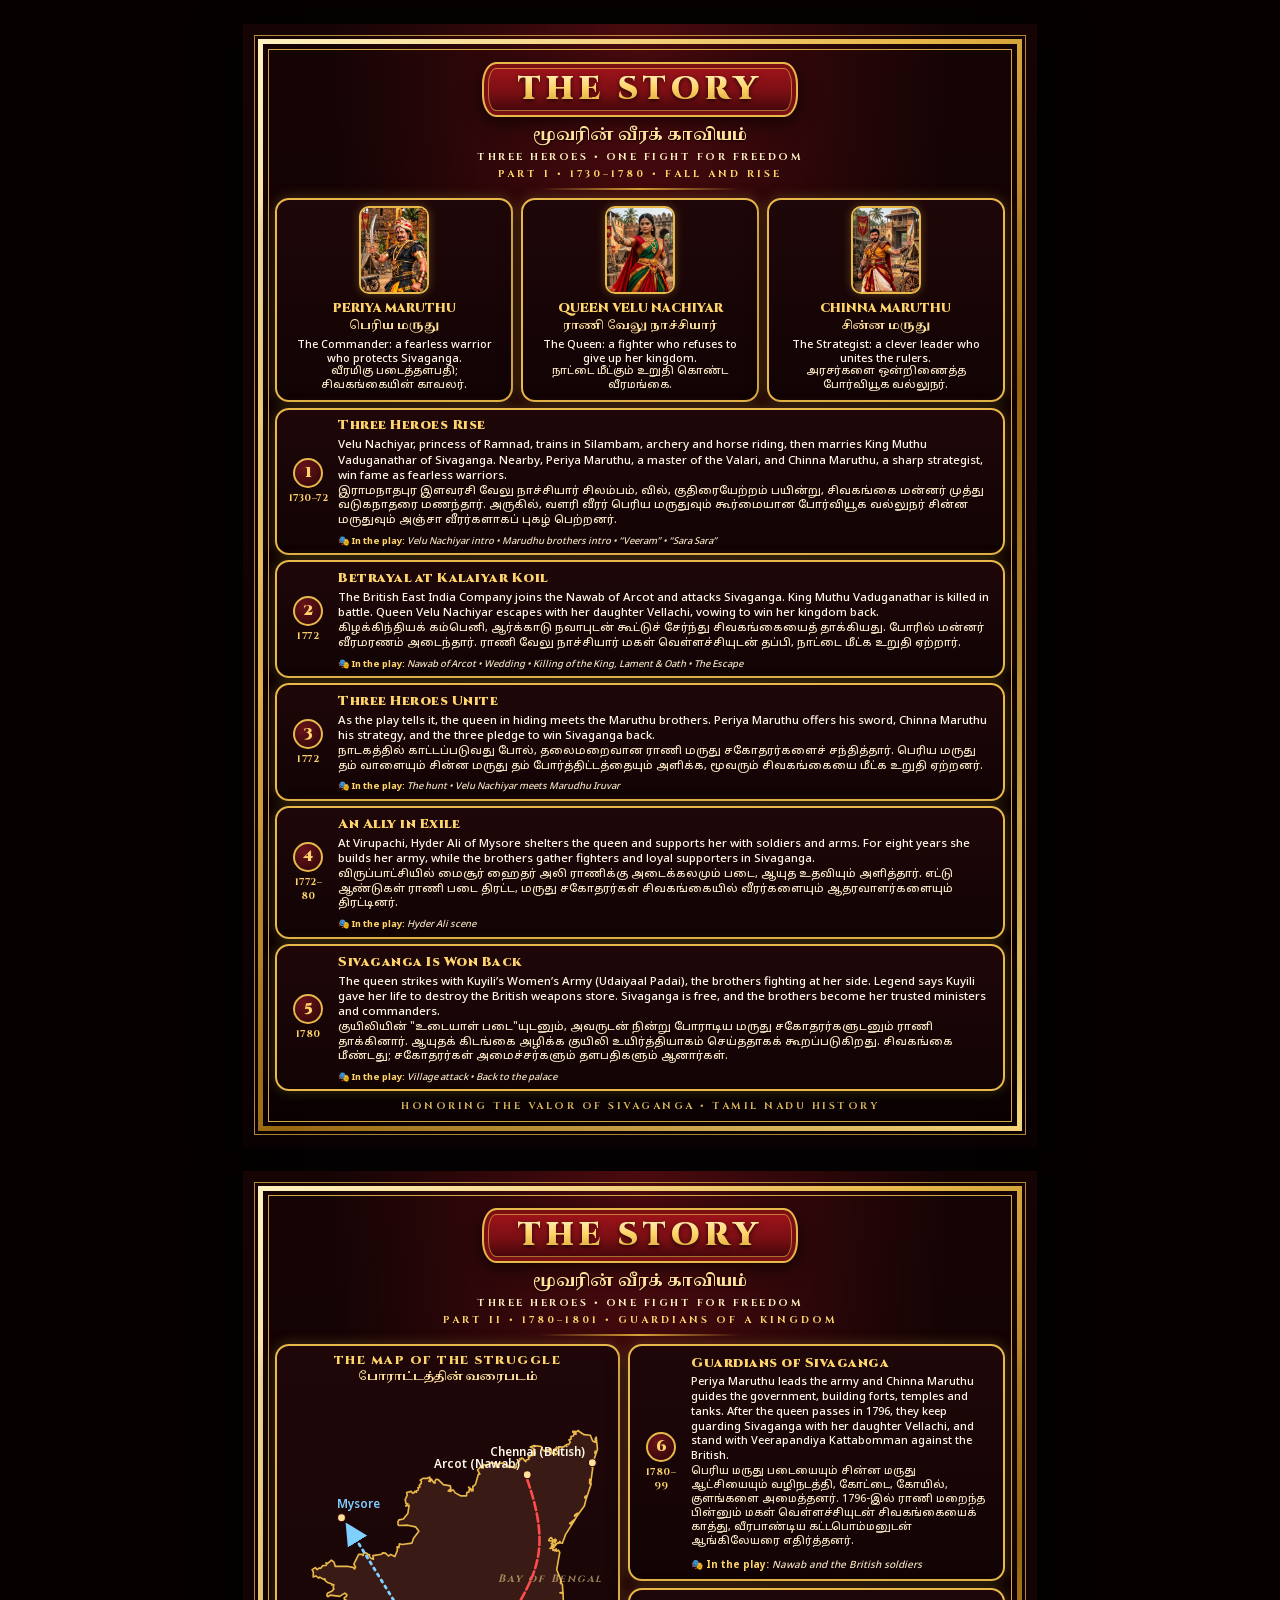
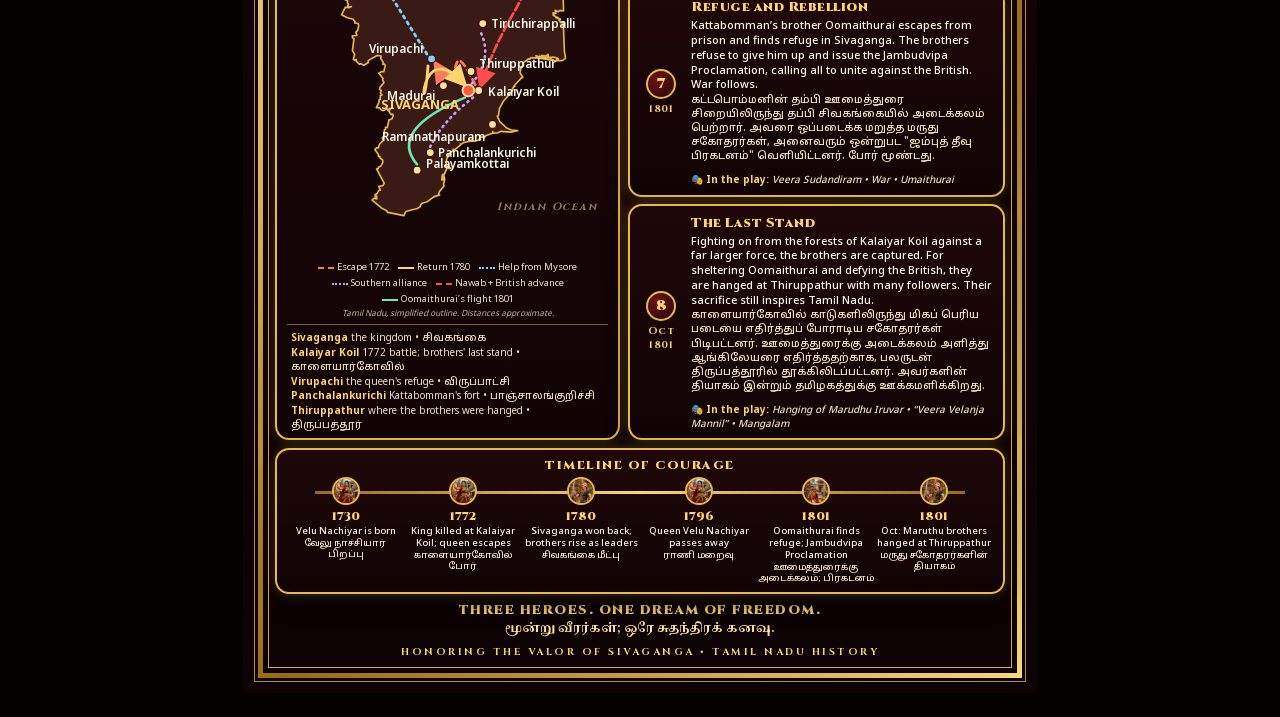
==== play-guide.html @ c004f6b6 "Clean up: rename play guide, drop superseded plot.html, make generators path-independent, refresh RE" ====
<!DOCTYPE html>
<html lang="en"><head><meta charset="UTF-8"><meta name="viewport" content="width=device-width, initial-scale=1.0"><title>Marudhiruvar - Play Guide (2 pages)</title>
<style>
    @import url('assets/fonts/fonts.css');
    * { box-sizing: border-box; margin: 0; padding: 0; }
    :root {
      --maroon-deep: #3a0508; --maroon: #7a0f14; --crimson: #a3141a;
      --gold: #e8b84a; --gold-light: #ffe29a; --gold-dark: #9a6a12;
    }
    body {
      background-color: #060101; display: flex; justify-content: center; padding: 24px 0;
      font-family: 'Noto Sans', 'Noto Sans Tamil', sans-serif; color: #fff8e6;
      -webkit-print-color-adjust: exact; print-color-adjust: exact;
    }
    @page { size: A4 portrait; margin: 0; }
    @media print {
      body { padding: 0; background: none; display: block; }
      .poster-container { box-shadow: none; }
      /* PDF export rasterizes shadows/filters as black boxes behind text */
      .title-main { filter: none; }
      .parchment .card { box-shadow: inset 0 0 0 3px #f8eed3, inset 0 0 0 4px rgba(201, 138, 18, 0.55); }
      .parchment .title-banner { box-shadow: inset 0 0 0 4px var(--maroon), inset 0 0 0 5px rgba(232, 184, 74, 0.6); }
      .parchment .pic { box-shadow: 0 0 0 2px #f8eed3, 0 0 0 3px #c98a12; }
      body:not(.parchment) * { text-shadow: none !important; }
      body:not(.parchment) .card, body:not(.parchment) .medal, body:not(.parchment) .pic { box-shadow: none; }
      body:not(.parchment) .title-banner { box-shadow: inset 0 0 0 4px var(--maroon), inset 0 0 0 5px rgba(232, 184, 74, 0.6); }
    }
    .poster-container {
      width: 210mm; height: 297mm; overflow: hidden; display: flex; flex-direction: column;
      background: radial-gradient(ellipse at 50% 0%, #4a0a0e 0%, rgba(74,10,14,0) 55%), linear-gradient(180deg, #160405 0%, #0c0203 100%);
      padding: 10mm 8.5mm 9mm; position: relative; box-shadow: 0 0 40px rgba(0,0,0,0.95);
    }
    .poster-container::before, .poster-container::after { content: ""; position: absolute; pointer-events: none; }
    .poster-container::before {
      inset: 4mm; border: 5px solid transparent; outline: 1px solid rgba(232,184,74,0.75); outline-offset: 3px;
      border-image: linear-gradient(135deg, #fff1bf, #e8b84a 35%, #9a6a12 60%, #f6d77a) 1;
    }
    .poster-container::after { inset: 6.5mm; border: 1.5px solid rgba(232,184,74,0.9); }

    .header { text-align: center; margin-bottom: 8px; }
    .title-banner {
      display: inline-block; padding: 4px 34px;
      background: linear-gradient(180deg, var(--crimson) 0%, var(--maroon) 55%, var(--maroon-deep) 100%);
      border: 2px solid var(--gold); border-radius: 14px / 22px;
      box-shadow: inset 0 0 0 4px var(--maroon), inset 0 0 0 5px rgba(232,184,74,0.6), 0 6px 18px rgba(0,0,0,0.6);
      margin-bottom: 6px;
    }
    .title-main {
      font-family: 'Cinzel', serif; font-weight: 900; font-size: 32px; letter-spacing: 5px;
      background: linear-gradient(180deg, #fff6d0 0%, #ffd56b 45%, #e8b84a 70%, #fff1bf 100%);
      -webkit-background-clip: text; -webkit-text-fill-color: transparent;
      filter: drop-shadow(0 2px 2px rgba(0,0,0,0.7));
    }
    .title-sub-ta { font-family: 'Noto Serif Tamil', serif; font-size: 16px; color: #ffe29a; font-weight: 700; text-shadow: 0 1px 2px rgba(0,0,0,0.8); }
    .title-sub-en { font-family: 'Cinzel', serif; font-size: 10px; color: #fff0c2; letter-spacing: 2.5px; font-weight: 600; margin-top: 2px; }
    .divider { width: 200px; height: 2px; background: linear-gradient(90deg, transparent, #dca538, transparent); margin: 7px auto 0; }

    .main { display: flex; gap: 10px; flex: 1; min-height: 0; }
    .main > * { min-height: 0; }
    .chapters { flex: 1.7; display: flex; flex-direction: column; gap: 7px; min-width: 0; }
    .side { flex: 1; display: flex; flex-direction: column; gap: 7px; min-width: 0; }

    .card {
      position: relative; background: linear-gradient(180deg, #1f0709 0%, #110304 100%);
      border: 2px solid var(--gold); border-radius: 14px; padding: 6px 10px;
      box-shadow: 0 0 14px rgba(232,184,74,0.25), 0 8px 20px rgba(0,0,0,0.7);
    }
    .chapter { display: flex; gap: 9px; align-items: center; flex: 1; }
    .medal {
      flex-shrink: 0; width: 42px; text-align: center;
    }
    .medal .num {
      width: 30px; height: 30px; margin: 0 auto 3px; border-radius: 50%;
      border: 2px solid var(--gold); background: radial-gradient(circle at 35% 30%, #6a141a 0%, #2a0507 100%);
      font-family: 'Cinzel', serif; font-weight: 900; font-size: 15px; line-height: 26px; color: #ffd56b;
    }
    .medal .yr { font-family: 'Cinzel', serif; font-weight: 700; font-size: 10px; color: #ffd56b; letter-spacing: 0.5px; }
    .ch-body { flex: 1; min-width: 0; }
    .ch-title { font-family: 'Cinzel', serif; font-weight: 800; font-size: 13.5px; letter-spacing: 0.5px; color: #ffd56b; margin-bottom: 2px; }
    .ch-en { font-size: 11px; line-height: 1.34; color: #fff8e6; font-weight: 500; }
    .ch-ta { font-family: 'Noto Sans Tamil', sans-serif; font-size: 10.5px; line-height: 1.34; color: #f3e2c0; margin-top: 2px; }
    .pic {
      flex-shrink: 0; width: 58px; height: 74px; border: 2px solid var(--gold); border-radius: 10px; overflow: hidden;
      box-shadow: 0 0 10px rgba(232,184,74,0.3);
    }
    .pic img { width: 100%; height: 100%; object-fit: cover; object-position: top center; display: block; }

    .card-title { font-family: 'Cinzel', serif; font-weight: 800; font-size: 12px; letter-spacing: 1.5px; color: #ffd56b; text-align: center; }
    .card-title-ta { font-family: 'Noto Serif Tamil', serif; font-weight: 700; font-size: 11.5px; color: #ffe29a; text-align: center; margin-bottom: 4px; }

    .mapcard { flex: 3.2; display: flex; flex-direction: column; }
    .mapcard svg { flex: 1; min-height: 0; width: 100%; }
    .land { fill: #3a1a14; stroke: var(--gold); stroke-width: 1.4; stroke-linejoin: round; }
    .sea { fill: rgba(255,226,154,0.55); font-family: 'Cinzel', serif; font-size: 9px; letter-spacing: 1.5px; font-style: italic; }
    .mdot { fill: #ffe29a; stroke: #3a0508; stroke-width: 1; }
    .mdot.cap { fill: #ff5a3c; r: 5; stroke: #ffe29a; stroke-width: 1.5; }
    .mdot.star { fill: #7fd0ff; }
    .mlabel { fill: #fff8e6; font-family: 'Noto Sans', sans-serif; font-weight: 600; font-size: 10px; }
    .mlabel.cap { font-weight: 800; fill: #ffd56b; font-size: 11px; }
    .mlabel.hy { fill: #7fd0ff; } .mlabel.small { font-size: 8.5px; font-weight: 500; }
    .route { fill: none; stroke-width: 2.4; stroke-linecap: round; }
    .route.flee { stroke: #ff7a5c; stroke-dasharray: 5 4; }
    .route.back { stroke: #ffd56b; }
    .route.hyder { stroke: #7fd0ff; stroke-dasharray: 2 4; }
    .arrfill { fill: #ff7a5c; } .arrfill2 { fill: #ffd56b; }
    .legend { display: flex; flex-wrap: wrap; gap: 3px 9px; font-size: 9.5px; margin-top: 3px; color: #f3e2c0; justify-content: center; }
    .legend i { display: inline-block; width: 16px; height: 0; border-top: 2.5px solid; vertical-align: middle; margin-right: 3px; }
    .legend .l1 i { border-color: #ff7a5c; border-top-style: dashed; } .legend .l2 i { border-color: #ffd56b; } .legend .l3 i { border-color: #7fd0ff; border-top-style: dotted; }
    .note { font-size: 8.5px; text-align: center; opacity: 0.7; margin-top: 2px; font-style: italic; }

    .quote { flex: 1; display: flex; flex-direction: column; justify-content: center; text-align: center; }
    .quote .q-en { font-family: 'Cinzel', serif; font-weight: 700; font-size: 12.5px; line-height: 1.4; color: #ffd56b; }
    .quote .q-ta { font-family: 'Noto Serif Tamil', serif; font-weight: 600; font-size: 11.5px; line-height: 1.4; color: #ffe29a; margin-top: 4px; }

    /* Timeline strip */
    .timeline { margin-top: 8px; padding: 7px 10px 8px; }
    .tl { position: relative; display: flex; justify-content: space-between; margin-top: 6px; }
    .tl::before { content: ""; position: absolute; left: 4%; right: 4%; top: 7px; height: 3px; background: linear-gradient(90deg, #9a6a12, #ffd56b, #9a6a12); }
    .tl-node { position: relative; width: 16.6%; text-align: center; }
    .tl-node b { display: block; width: 17px; height: 17px; margin: 0 auto 4px; border-radius: 50%; background: radial-gradient(circle at 35% 30%, #ffe29a, #c98a12); border: 2px solid #3a0508; position: relative; z-index: 1; }
    .tl-node .y { font-family: 'Cinzel', serif; font-weight: 800; font-size: 12px; color: #ffd56b; }
    .tl-node .e { font-size: 9.5px; line-height: 1.25; color: #fff8e6; font-weight: 500; margin-top: 1px; }
    .tl-node .t { font-family: 'Noto Sans Tamil', sans-serif; font-size: 9px; line-height: 1.25; color: #f3e2c0; margin-top: 1px; }

    .footer { text-align: center; font-family: 'Cinzel', serif; font-size: 10px; color: #ffd56b; letter-spacing: 2.5px; margin-top: 7px; }

    /* ---------- Parchment theme ---------- */
    body.parchment { background-color: #cdb98a; color: #2b1608; }
    .parchment .poster-container { --gold: #a8741a; background: radial-gradient(ellipse at 50% 0%, rgba(255,244,214,0.75) 0%, rgba(255,244,214,0) 60%), #ead8ab; }
    .parchment .poster-container::before { border-image: linear-gradient(135deg, #c98a12, #8a2418 50%, #c98a12) 1; outline-color: rgba(138,36,24,0.8); }
    .parchment .poster-container::after { border-color: rgba(138,36,24,0.85); }
    .parchment .title-banner { border-color: #e8b84a; }
    .parchment .title-sub-ta { color: #7a1e12; text-shadow: none; }
    .parchment .title-sub-en { color: #5e140c; }
    .parchment .divider { background: linear-gradient(90deg, transparent, #8a2418, transparent); }
    .parchment .card { background: #f8eed3; border-color: #8a2418; box-shadow: 0 2px 6px rgba(94,20,12,0.25), inset 0 0 0 3px #f8eed3, inset 0 0 0 4px rgba(201,138,18,0.55); }
    .parchment .medal .num { background: #f8eed3; border-color: #8a2418; color: #8a2418; }
    .parchment .medal .yr, .parchment .ch-title, .parchment .card-title, .parchment .tl-node .y { color: #8a2418; }
    .parchment .card-title-ta { color: #7a1e12; }
    .parchment .ch-en, .parchment .tl-node .e { color: #2b1608; }
    .parchment .ch-ta, .parchment .tl-node .t, .parchment .legend { color: #3a2410; }
    .parchment .pic { border-color: #8a2418; box-shadow: 0 0 0 2px #f8eed3, 0 0 0 3px #c98a12; }
    .parchment .land { fill: #e3cf9c; stroke: #8a2418; }
    .parchment .sea { fill: rgba(94,20,12,0.6); }
    .parchment .mdot { fill: #8a2418; stroke: #f8eed3; } .parchment .mdot.cap { fill: #c01f12; stroke: #f8eed3; } .parchment .mdot.star { fill: #1d5f8a; }
    .parchment .mlabel { fill: #2b1608; } .parchment .mlabel.cap { fill: #8a2418; } .parchment .mlabel.hy { fill: #1d5f8a; }
    .parchment .route.flee, .parchment .arrfill { stroke: #c01f12; fill: none; } .parchment .arrfill { fill: #c01f12; }
    .parchment .route.back { stroke: #8a2418; } .parchment .arrfill2 { fill: #8a2418; }
    .parchment .route.hyder { stroke: #1d5f8a; }
    .parchment .quote .q-en { color: #8a2418; } .parchment .quote .q-ta { color: #7a1e12; }
    .parchment .tl::before { background: linear-gradient(90deg, #c98a12, #8a2418, #c98a12); }
    .parchment .tl-node b { background: radial-gradient(circle at 35% 30%, #fff1bf, #c98a12); border-color: #8a2418; }
    .parchment .footer { color: #7a1e12; }
  
    body { flex-direction: column; justify-content: flex-start; align-items: center; gap: 24px; }
    @media print { body { gap: 0; } .poster-container { break-after: page; page-break-after: always; } .poster-container:last-child { break-after: auto; page-break-after: auto; } }
    .part { font-family: 'Cinzel', serif; font-size: 10px; letter-spacing: 3px; color: #ffd56b; margin-top: 3px; }
    .trio { display: flex; gap: 8px; margin-bottom: 8px; }
    .trio .card { flex: 1; display: flex; flex-direction: column; align-items: center; text-align: center; padding: 6px 8px 7px; }
    .trio .pic { width: 70px; height: 88px; margin-bottom: 6px; }
    .p1 .ch-en { font-size: 11.5px; line-height: 1.32; } .p1 .ch-ta { font-size: 11px; line-height: 1.32; } .p1 .play { margin-top: 2px; font-size: 9.5px; } .p1 .trio { margin-bottom: 6px; } .p1 .ch-title { font-size: 13.5px; margin-bottom: 2px; } .p1 .col { gap: 5px; } .p1 .card.chapter { padding: 5px 10px; } .p1 .role { font-size: 10px; } .p1 .role .rta { font-size: 9.5px; } .p1 .role .tag { width: 24px; height: 24px; } .p1 .roles { margin-top: 4px; }
    .p1 .trio .rl { font-size: 11px; } .p1 .trio .rt { font-size: 10.5px; }
    .trio .nm { font-family: 'Cinzel', serif; font-weight: 800; font-size: 12.5px; color: #ffd56b; }
    .trio .nt { font-family: 'Noto Serif Tamil', serif; font-weight: 700; font-size: 11.5px; color: #ffe29a; }
    .trio .rl { font-size: 10.5px; line-height: 1.3; margin-top: 2px; color: #fff8e6; font-weight: 500; }
    .trio .rt { font-family: 'Noto Sans Tamil', sans-serif; font-size: 10px; line-height: 1.3; color: #f3e2c0; }
    .col { display: flex; flex-direction: column; gap: 7px; flex: 1; min-height: 0; }
    .col .chapter { flex: 1 1 auto; min-height: 0; }
    .tags { display: flex; gap: 3px; margin-top: 4px; }
    .tag { width: 24px; height: 24px; border-radius: 50%; overflow: hidden; border: 1.5px solid var(--gold); }
    .tag img { width: 100%; height: 100%; object-fit: cover; object-position: top center; display: block; }
    .scene { flex-shrink: 0; width: 120px; height: 96px; border-radius: 10px; border: 2px solid var(--gold); object-fit: cover; }
    .places { font-size: 10px; line-height: 1.45; color: #f3e2c0; margin-top: 6px; padding: 5px 4px 0; border-top: 1px solid rgba(232,184,74,0.5); }
    .places b { color: #ffd56b; }
    .parchment .places { color: #3a2410; border-color: rgba(138,36,24,0.5); } .parchment .places b { color: #8a2418; }
    .roles { display: flex; gap: 6px; margin-top: 6px; }
    .role { flex: 1; display: flex; gap: 5px; align-items: flex-start; font-size: 10.5px; line-height: 1.28; color: #fff8e6; font-weight: 500; background: rgba(232,184,74,0.08); border: 1px solid rgba(232,184,74,0.35); border-radius: 8px; padding: 4px 5px; }
    .role b { color: #ffd56b; } .role .tag { flex-shrink: 0; width: 26px; height: 26px; }
    .role .rta { font-family: 'Noto Sans Tamil', sans-serif; font-size: 9.5px; color: #f3e2c0; font-weight: 500; }
    .parchment .role { color: #2b1608; background: rgba(138,36,24,0.06); border-color: rgba(138,36,24,0.35); } .parchment .role b { color: #8a2418; } .parchment .role .rta { color: #3a2410; }
    .play { margin-top: 4px; font-size: 10px; font-weight: 700; color: #ffd56b; }
    .play span { font-weight: 500; color: #f3e2c0; font-style: italic; }
    .parchment .play { color: #8a2418; } .parchment .play span { color: #3a2410; }
    .closing { text-align: center; margin-top: 7px; }
    .closing .c-en { font-family: 'Cinzel', serif; font-weight: 800; font-size: 13px; letter-spacing: 1.5px; color: #ffd56b; }
    .closing .c-ta { font-family: 'Noto Serif Tamil', serif; font-weight: 700; font-size: 12px; color: #ffe29a; }
    .row2 { display: flex; gap: 8px; flex: 1; min-height: 0; }
    .row2 .mapcard { flex: 1.15; }
    .row2 .col { flex: 1.35; }
    .mapcard svg { flex: 1; min-height: 0; width: 100%; }
    .route.ally { stroke: #c9a2ff; stroke-dasharray: 1 4; stroke-width: 2.2; }
    .arrfill3 { fill: #7fd0ff; }
    .route.foe { stroke: #ff4d4d; stroke-dasharray: 7 3; stroke-width: 2.2; }
    .route.ooma { stroke: #6ee7b7; stroke-width: 2.2; }
    .legend .l5 i { border-color: #ff4d4d; border-top-style: dashed; } .legend .l6 i { border-color: #6ee7b7; }
    .parchment .route.foe { stroke: #b3120a; } .parchment .route.ooma { stroke: #1b7a55; } .parchment .legend .l5 i { border-color: #b3120a; } .parchment .legend .l6 i { border-color: #1b7a55; }
    .legend .l4 i { border-color: #c9a2ff; border-top-style: dotted; }
    .tl-node .av { width: 28px; height: 28px; border-radius: 50%; overflow: hidden; border: 2px solid var(--gold); margin: -2px auto 3px; position: relative; z-index: 1; background: #2a0507; }
    .tl-node .av img { width: 100%; height: 100%; object-fit: cover; object-position: top center; display: block; }
    .tl::before { top: 12px; }
    .parchment .tag, .parchment .tl-node .av, .parchment .scene { border-color: #8a2418; }
    .parchment .part, .parchment .trio .nm, .parchment .closing .c-en { color: #8a2418; }
    .parchment .trio .nt, .parchment .closing .c-ta { color: #7a1e12; }
    .parchment .trio .rl { color: #2b1608; } .parchment .trio .rt { color: #3a2410; }
    .parchment .route.ally { stroke: #6a3d9a; } .parchment .arrfill3 { fill: #1d5f8a; }
    .parchment .legend .l1 i { border-color: #c01f12; } .parchment .legend .l2 i { border-color: #8a2418; } .parchment .legend .l3 i { border-color: #1d5f8a; } .parchment .legend .l4 i { border-color: #6a3d9a; }
    .parchment .route.flee { stroke: #c01f12; }
    @media print { .parchment .trio .card { box-shadow: inset 0 0 0 3px #f8eed3, inset 0 0 0 4px rgba(201,138,18,0.55); } }
    /* Print fixes (must come last: earlier print rules lost to later base rules of equal specificity) */
    @media print {
      .poster-container { box-shadow: none !important; }
      .parchment .card, .parchment .hero-card { box-shadow: inset 0 0 0 3px #f8eed3, inset 0 0 0 4px rgba(201,138,18,0.55) !important; }
      body:not(.parchment) .card, body:not(.parchment) .hero-card, body:not(.parchment) .medal, body:not(.parchment) .pic, body:not(.parchment) .portrait-box, body:not(.parchment) .icon { box-shadow: none !important; }
      .parchment .pic, .parchment .portrait-box { box-shadow: 0 0 0 2px #f8eed3, 0 0 0 3px #c98a12 !important; }
      .parchment .medal, .parchment .tl-node b { box-shadow: none !important; }
    }
</style>
<link rel="stylesheet" href="assets/mobile.css" media="screen and (max-width: 820px)">
</head>
<body>
<div class="poster-container p1">
 <div class="header"><div class="title-banner"><div class="title-main">THE STORY</div></div>
 <div class="title-sub-ta">மூவரின் வீரக் காவியம்</div><div class="title-sub-en">THREE HEROES • ONE FIGHT FOR FREEDOM</div><div class="part">PART I • 1730–1780 • FALL AND RISE</div><div class="divider"></div></div>
 <div class="trio">
  <div class="card"><div class="pic"><img src="assets/images/periya_maruthu.jpeg" alt="PERIYA MARUTHU" style=""></div><div class="nm">PERIYA MARUTHU</div><div class="nt">பெரிய மருது</div><div class="rl">The Commander: a fearless warrior who protects Sivaganga.</div><div class="rt">வீரமிகு படைத்தளபதி; சிவகங்கையின் காவலர்.</div></div>
  <div class="card"><div class="pic"><img src="assets/images/velu_nachiyar.jpeg" alt="QUEEN VELU NACHIYAR" style="object-position:25% top"></div><div class="nm">QUEEN VELU NACHIYAR</div><div class="nt">ராணி வேலு நாச்சியார்</div><div class="rl">The Queen: a fighter who refuses to give up her kingdom.</div><div class="rt">நாட்டை மீட்கும் உறுதி கொண்ட வீரமங்கை.</div></div>
  <div class="card"><div class="pic"><img src="assets/images/chinna_maruthu.jpeg" alt="CHINNA MARUTHU" style=""></div><div class="nm">CHINNA MARUTHU</div><div class="nt">சின்ன மருது</div><div class="rl">The Strategist: a clever leader who unites the rulers.</div><div class="rt">அரசர்களை ஒன்றிணைத்த போர்வியூக வல்லுநர்.</div></div>
 </div>
 <div class="col">
 <div class="card chapter"><div class="medal"><div class="num">1</div><div class="yr">1730–72</div></div>
 <div class="ch-body"><div class="ch-title">Three Heroes Rise</div><div class="ch-en">Velu Nachiyar, princess of Ramnad, trains in Silambam, archery and horse riding, then marries King Muthu Vaduganathar of Sivaganga. Nearby, Periya Maruthu, a master of the Valari, and Chinna Maruthu, a sharp strategist, win fame as fearless warriors.</div><div class="ch-ta">இராமநாதபுர இளவரசி வேலு நாச்சியார் சிலம்பம், வில், குதிரையேற்றம் பயின்று, சிவகங்கை மன்னர் முத்து வடுகநாதரை மணந்தார். அருகில், வளரி வீரர் பெரிய மருதுவும் கூர்மையான போர்வியூக வல்லுநர் சின்ன மருதுவும் அஞ்சா வீரர்களாகப் புகழ் பெற்றனர்.</div><div class="tags"></div><div class="play">🎭 In the play: <span>Velu Nachiyar intro • Marudhu brothers intro • “Veeram” • “Sara Sara”</span></div></div><img class="scene" src="assets/scenes/ch1.jpg" alt="" onerror="this.remove()"></div>
 <div class="card chapter"><div class="medal"><div class="num">2</div><div class="yr">1772</div></div>
 <div class="ch-body"><div class="ch-title">Betrayal at Kalaiyar Koil</div><div class="ch-en">The British East India Company joins the Nawab of Arcot and attacks Sivaganga. King Muthu Vaduganathar is killed in battle. Queen Velu Nachiyar escapes with her daughter Vellachi, vowing to win her kingdom back.</div><div class="ch-ta">கிழக்கிந்தியக் கம்பெனி, ஆர்க்காடு நவாபுடன் கூட்டுச் சேர்ந்து சிவகங்கையைத் தாக்கியது. போரில் மன்னர் வீரமரணம் அடைந்தார். ராணி வேலு நாச்சியார் மகள் வெள்ளச்சியுடன் தப்பி, நாட்டை மீட்க உறுதி ஏற்றார்.</div><div class="tags"></div><div class="play">🎭 In the play: <span>Nawab of Arcot • Wedding • Killing of the King, Lament & Oath • The Escape</span></div></div><img class="scene" src="assets/scenes/ch2.jpg" alt="" onerror="this.remove()"></div>
 <div class="card chapter"><div class="medal"><div class="num">3</div><div class="yr">1772</div></div>
 <div class="ch-body"><div class="ch-title">Three Heroes Unite</div><div class="ch-en">As the play tells it, the queen in hiding meets the Maruthu brothers. Periya Maruthu offers his sword, Chinna Maruthu his strategy, and the three pledge to win Sivaganga back.</div><div class="ch-ta">நாடகத்தில் காட்டப்படுவது போல், தலைமறைவான ராணி மருது சகோதரர்களைச் சந்தித்தார். பெரிய மருது தம் வாளையும் சின்ன மருது தம் போர்த்திட்டத்தையும் அளிக்க, மூவரும் சிவகங்கையை மீட்க உறுதி ஏற்றனர்.</div><div class="tags"></div><div class="play">🎭 In the play: <span>The hunt • Velu Nachiyar meets Marudhu Iruvar</span></div></div><img class="scene" src="assets/scenes/ch3.jpg" alt="" onerror="this.remove()"></div>
 <div class="card chapter"><div class="medal"><div class="num">4</div><div class="yr">1772–80</div></div>
 <div class="ch-body"><div class="ch-title">An Ally in Exile</div><div class="ch-en">At Virupachi, Hyder Ali of Mysore shelters the queen and supports her with soldiers and arms. For eight years she builds her army, while the brothers gather fighters and loyal supporters in Sivaganga.</div><div class="ch-ta">விருப்பாட்சியில் மைசூர் ஹைதர் அலி ராணிக்கு அடைக்கலமும் படை, ஆயுத உதவியும் அளித்தார். எட்டு ஆண்டுகள் ராணி படை திரட்ட, மருது சகோதரர்கள் சிவகங்கையில் வீரர்களையும் ஆதரவாளர்களையும் திரட்டினர்.</div><div class="tags"></div><div class="play">🎭 In the play: <span>Hyder Ali scene</span></div></div><img class="scene" src="assets/scenes/ch4.jpg" alt="" onerror="this.remove()"></div>
 <div class="card chapter"><div class="medal"><div class="num">5</div><div class="yr">1780</div></div>
 <div class="ch-body"><div class="ch-title">Sivaganga Is Won Back</div><div class="ch-en">The queen strikes with Kuyili’s Women’s Army (Udaiyaal Padai), the brothers fighting at her side. Legend says Kuyili gave her life to destroy the British weapons store. Sivaganga is free, and the brothers become her trusted ministers and commanders.</div><div class="ch-ta">குயிலியின் "உடையாள் படை"யுடனும், அவருடன் நின்று போராடிய மருது சகோதரர்களுடனும் ராணி தாக்கினார். ஆயுதக் கிடங்கை அழிக்க குயிலி உயிர்த்தியாகம் செய்ததாகக் கூறப்படுகிறது. சிவகங்கை மீண்டது; சகோதரர்கள் அமைச்சர்களும் தளபதிகளும் ஆனார்கள்.</div><div class="tags"></div><div class="play">🎭 In the play: <span>Village attack • Back to the palace</span></div></div><img class="scene" src="assets/scenes/ch5.jpg" alt="" onerror="this.remove()"></div>
 </div>
 <div class="footer">HONORING THE VALOR OF SIVAGANGA • TAMIL NADU HISTORY</div>
</div>
<div class="poster-container">
 <div class="header"><div class="title-banner"><div class="title-main">THE STORY</div></div>
 <div class="title-sub-ta">மூவரின் வீரக் காவியம்</div><div class="title-sub-en">THREE HEROES • ONE FIGHT FOR FREEDOM</div><div class="part">PART II • 1780–1801 • GUARDIANS OF A KINGDOM</div><div class="divider"></div></div>
 <div class="row2">
  <div class="card mapcard"><div class="card-title">THE MAP OF THE STRUGGLE</div><div class="card-title-ta">போராட்டத்தின் வரைபடம்</div>
   <svg viewBox="-14 0 273 348" xmlns="http://www.w3.org/2000/svg" class="map">
 <defs><marker id="a1" markerWidth="8" markerHeight="8" refX="6" refY="4" orient="auto"><path d="M0,0 L8,4 L0,8 z" class="arrfill"/></marker>
 <marker id="a2" markerWidth="8" markerHeight="8" refX="6" refY="4" orient="auto"><path d="M0,0 L8,4 L0,8 z" class="arrfill2"/></marker>
 <marker id="a4" markerWidth="8" markerHeight="8" refX="6" refY="4" orient="auto"><path d="M0,0 L8,4 L0,8 z" fill="#ff4d4d"/></marker>
 <marker id="a3" markerWidth="8" markerHeight="8" refX="6" refY="4" orient="auto"><path d="M0,0 L8,4 L0,8 z" class="arrfill3"/></marker></defs>
 <path d="M234.3,10.4 L238.8,13.3 L244.1,13.8 L246.1,18.7 L248.3,19.8 L248.3,16.3 L249.4,19.4 L249.1,15.4 L250.2,25.6 L249.4,27.9 L248.5,28.1 L248.3,27.2 L247.9,29.1 L249.5,27.9 L247.5,33.6 L247.7,36.6 L245.6,41.2 L246.2,41.3 L244.5,53.7 L243.6,51.2 L243.5,54.9 L244.5,53.8 L244.8,55.3 L240.8,67.3 L239.9,66.9 L240.6,65.4 L239.6,65.8 L239.4,66.9 L240.7,67.5 L239.0,74.0 L232.8,82.4 L233.3,80.0 L230.9,81.6 L230.7,82.6 L233.6,81.0 L230.4,86.6 L230.5,85.6 L226.6,88.8 L227.3,89.3 L230.3,86.8 L223.1,98.1 L220.3,105.6 L218.7,105.4 L218.1,104.1 L217.3,105.7 L216.4,105.2 L214.3,107.6 L214.2,105.2 L213.1,104.0 L214.7,104.0 L215.1,102.8 L214.2,102.3 L212.5,103.4 L210.9,100.8 L209.1,102.2 L208.8,103.5 L212.1,103.7 L212.3,104.9 L210.9,105.8 L212.0,107.0 L211.9,106.1 L212.5,106.3 L213.6,108.5 L213.1,109.5 L211.7,109.3 L212.3,107.8 L211.2,107.7 L211.0,109.2 L209.8,110.1 L211.9,109.6 L212.4,111.7 L214.0,111.2 L213.8,112.1 L215.1,110.4 L215.2,112.5 L217.0,111.6 L218.1,113.5 L215.5,128.2 L218.7,136.2 L219.7,140.2 L218.7,139.0 L218.7,139.7 L220.3,140.6 L220.8,147.4 L218.3,147.8 L220.4,148.3 L220.9,147.4 L221.3,163.3 L218.2,162.8 L217.1,164.0 L214.1,162.8 L214.9,165.4 L212.4,164.9 L212.4,165.9 L213.4,165.9 L212.4,166.9 L214.7,168.0 L214.7,169.1 L215.0,168.3 L215.2,169.1 L216.5,168.6 L216.1,169.6 L218.6,170.0 L217.5,170.3 L218.5,170.8 L217.5,171.3 L218.9,173.2 L221.1,173.2 L222.0,197.0 L223.0,203.6 L220.2,205.5 L214.7,205.5 L215.5,205.5 L215.2,204.6 L217.2,205.2 L215.6,203.5 L216.8,203.8 L212.8,202.5 L208.4,202.9 L208.1,200.2 L206.9,201.5 L207.6,202.0 L207.1,203.0 L203.5,203.4 L210.0,204.7 L210.6,203.9 L214.0,205.6 L202.0,203.7 L203.9,202.0 L205.5,202.3 L205.5,201.4 L202.6,201.2 L202.9,202.5 L201.9,202.9 L200.8,202.5 L202.1,202.5 L201.1,201.7 L200.1,202.9 L199.6,201.9 L197.8,201.5 L199.6,202.4 L197.9,202.8 L201.0,203.5 L193.5,203.0 L192.7,204.3 L192.0,203.9 L192.5,204.5 L191.4,204.2 L187.8,206.8 L186.7,208.1 L187.5,209.2 L185.2,211.1 L184.3,216.1 L186.7,219.7 L185.0,220.8 L180.1,226.1 L178.0,229.3 L178.1,230.7 L169.8,240.6 L166.8,246.4 L165.9,252.4 L164.9,252.7 L167.3,257.6 L172.9,262.9 L177.0,264.6 L182.2,265.1 L176.4,266.4 L168.3,265.7 L165.4,267.0 L161.2,267.3 L161.1,265.9 L161.0,267.4 L154.9,269.5 L154.3,270.6 L150.8,270.5 L149.8,271.6 L150.7,272.5 L146.1,274.1 L140.5,274.3 L140.8,273.0 L140.4,274.4 L136.2,275.3 L133.8,277.1 L133.5,276.5 L133.6,277.4 L129.0,281.1 L128.0,281.7 L127.4,280.9 L127.7,281.8 L124.3,284.4 L121.9,289.1 L121.3,295.7 L123.0,295.4 L123.2,296.1 L123.7,294.7 L123.7,296.1 L125.5,297.1 L123.6,296.2 L125.2,297.2 L122.0,297.3 L119.5,303.0 L119.2,302.3 L118.2,302.9 L117.7,307.1 L120.0,306.5 L119.6,305.9 L118.6,306.9 L118.0,306.5 L118.5,305.3 L119.2,306.1 L119.5,303.7 L120.2,306.7 L119.2,310.7 L119.7,312.2 L115.8,316.8 L114.9,319.2 L115.9,319.8 L110.9,321.5 L105.4,325.6 L100.4,327.1 L99.1,330.0 L97.0,331.4 L87.0,333.9 L85.5,337.4 L71.7,334.7 L70.5,333.0 L67.1,331.4 L58.4,324.2 L60.2,322.6 L62.5,323.2 L62.2,320.9 L61.0,321.3 L61.0,319.3 L62.1,319.4 L64.2,315.9 L65.4,315.7 L64.0,312.4 L67.6,311.9 L68.7,309.8 L62.2,297.7 L63.4,297.9 L63.8,296.3 L65.7,295.5 L67.6,292.1 L67.3,290.1 L65.2,288.4 L65.1,287.0 L63.7,287.1 L63.7,285.2 L60.8,281.3 L62.1,279.8 L63.8,279.8 L64.6,276.7 L67.9,273.4 L67.0,271.2 L68.8,269.5 L68.8,264.5 L69.8,263.9 L69.8,262.4 L71.4,262.3 L72.7,256.1 L75.4,255.0 L76.4,252.2 L75.8,251.0 L74.9,251.5 L73.7,250.4 L72.8,248.6 L73.7,246.7 L73.1,246.3 L72.2,248.2 L71.0,246.4 L68.1,248.1 L66.2,247.6 L64.6,245.7 L62.0,245.6 L64.3,240.8 L64.2,239.1 L65.3,238.7 L65.4,235.2 L66.8,234.7 L65.4,233.1 L66.2,231.1 L64.8,230.0 L65.1,228.3 L68.5,224.2 L67.2,222.0 L67.7,220.8 L64.1,216.3 L66.3,214.9 L68.4,214.9 L69.6,209.6 L69.0,208.5 L67.6,208.8 L67.8,206.8 L65.7,203.7 L66.1,201.6 L62.6,201.2 L56.1,204.9 L55.0,205.7 L55.3,207.1 L51.3,209.5 L48.8,208.2 L47.5,208.5 L44.9,206.0 L45.0,204.6 L43.5,205.3 L42.4,204.3 L43.6,200.4 L41.7,197.1 L43.0,186.9 L41.8,186.3 L41.6,184.4 L45.5,184.2 L44.5,181.5 L46.2,179.6 L47.0,175.8 L46.5,174.0 L43.6,173.5 L43.9,172.4 L42.3,170.3 L37.3,169.1 L32.4,166.6 L35.7,160.1 L38.7,160.5 L40.8,159.5 L39.3,160.1 L37.5,159.1 L38.2,157.5 L37.4,156.4 L37.6,154.7 L34.8,153.3 L34.7,152.1 L36.6,150.9 L36.9,149.5 L35.2,148.1 L30.8,150.9 L22.8,149.8 L20.8,151.2 L19.9,150.3 L20.4,148.2 L24.4,146.3 L25.9,144.5 L25.3,143.8 L25.8,140.9 L24.1,141.2 L24.2,140.3 L20.5,139.1 L18.2,137.1 L18.3,136.0 L17.1,136.3 L13.8,134.5 L13.0,135.3 L10.5,133.5 L8.3,134.4 L8.4,130.3 L7.4,128.1 L10.1,126.4 L11.7,128.1 L13.5,126.7 L14.7,127.0 L16.5,124.7 L19.1,124.6 L19.8,123.7 L19.1,122.4 L20.7,122.7 L23.8,120.1 L26.0,121.8 L27.1,125.4 L38.1,125.4 L42.2,126.2 L43.5,127.5 L44.3,125.9 L42.9,123.4 L47.1,115.0 L49.8,115.1 L50.7,116.1 L51.4,113.9 L53.3,113.8 L54.9,115.0 L54.4,116.1 L56.4,115.4 L56.0,116.5 L57.3,118.5 L59.5,119.2 L59.1,116.2 L66.4,115.0 L67.3,113.9 L69.8,114.1 L72.3,116.5 L74.2,115.3 L77.8,117.0 L79.9,111.7 L79.7,108.7 L81.2,109.4 L81.6,106.1 L83.9,106.7 L92.2,105.6 L93.7,101.4 L98.2,95.5 L95.4,91.7 L88.6,90.3 L81.5,90.6 L80.5,89.9 L80.4,87.4 L81.2,85.8 L85.0,85.0 L88.8,80.4 L89.9,73.4 L87.0,73.9 L88.8,72.0 L87.1,71.6 L86.6,68.5 L88.3,64.7 L87.8,62.5 L91.6,61.5 L93.0,63.1 L94.0,62.9 L94.5,61.6 L96.2,62.2 L95.9,61.0 L97.3,60.8 L98.0,59.1 L97.4,58.5 L99.2,57.7 L98.5,56.4 L100.2,54.8 L100.3,52.8 L99.3,52.0 L101.7,50.5 L105.0,50.5 L107.5,49.3 L107.2,50.2 L108.1,50.6 L106.7,52.8 L108.0,53.2 L108.8,51.0 L110.9,54.3 L112.1,54.3 L111.6,53.2 L112.9,51.2 L114.7,51.5 L119.1,55.8 L125.0,56.8 L125.4,59.1 L123.2,61.1 L125.4,61.6 L125.7,60.4 L127.6,60.5 L129.1,62.8 L133.7,65.3 L138.8,65.3 L139.0,62.3 L140.8,62.2 L141.1,59.8 L142.0,60.1 L140.5,57.9 L143.0,59.9 L142.9,61.2 L144.3,60.9 L144.1,57.4 L146.3,55.8 L148.9,46.8 L150.1,46.9 L148.1,43.3 L150.4,40.9 L152.9,41.7 L153.4,38.6 L155.9,39.3 L159.6,37.3 L162.6,37.7 L163.6,36.8 L164.0,40.8 L166.5,40.9 L164.6,39.9 L165.9,37.9 L169.7,37.4 L174.1,39.7 L175.0,41.2 L177.1,40.5 L179.9,41.6 L181.1,40.8 L180.9,38.8 L182.1,36.9 L183.8,35.8 L183.8,33.9 L184.9,34.4 L185.5,33.1 L186.7,33.5 L189.1,36.2 L189.6,34.8 L191.8,34.2 L191.4,32.2 L192.2,32.6 L193.2,31.1 L195.9,30.8 L195.8,29.5 L197.2,29.0 L196.6,28.2 L195.1,29.3 L196.0,25.1 L193.0,23.8 L196.2,22.6 L202.5,23.3 L203.3,26.0 L205.1,27.3 L206.3,25.9 L207.5,26.5 L210.3,25.1 L211.2,26.6 L210.6,28.2 L211.9,28.0 L211.5,29.6 L213.5,28.7 L214.8,30.3 L217.2,28.6 L213.4,25.7 L214.9,25.2 L215.4,23.8 L216.9,25.1 L218.1,23.7 L221.1,23.8 L224.6,21.4 L225.5,21.8 L227.1,19.6 L225.9,17.7 L227.7,16.9 L227.6,14.9 L229.6,14.4 L230.2,12.7 L232.0,12.9 L231.8,11.9 L229.3,11.4 L229.2,10.4 L232.5,10.7 L233.9,9.7 L234.3,10.4Z" class="land"/>
 <text x="255" y="139" text-anchor="end" class="sea">Bay of Bengal</text>
 <text x="165" y="333" class="sea">Indian Ocean</text>
 <path d="M146.1,226.0 C119.1,171.0 139.0,249.0 113.0,209.0" class="route flee" marker-end="url(#a1)"/>
 <path d="M106.0,210.0 C101.0,274.0 95.3,181.0 136.3,225.0" class="route back" marker-end="url(#a2)"/>
 <path d="M105.0,200.0 L38.4,92.0" class="route hyder" marker-end="url(#a3)"/>
 <path d="M107.9,278.8 Q117.9,257.4 144.3,237.0" class="route ally"/>
 <path d="M143.3,225.0 Q162.3,202.5 149.6,179.0" class="route ally"/>
 <path d="M190.4,51.4 C220.4,137.4 179.1,141.0 151.1,226.0" class="route foe" marker-end="url(#a4)"/>
 <path d="M96.7,293.8 Q71.7,264.9 137.3,237.0" class="route ooma"/>
 <circle cx="32.4" cy="84.0" r="3.4" class="mdot hy"/><text x="28.4" y="76.0" text-anchor="start" class="mlabel hy">Mysore</text>
 <circle cx="152.6" cy="174.0" r="3.4" class="mdot "/><text x="159.6" y="178.0" text-anchor="start" class="mlabel ">Tiruchirappalli</text>
 <circle cx="109.0" cy="204.0" r="3.4" class="mdot star"/><text x="102.0" y="199.0" text-anchor="end" class="mlabel star">Virupachi</text>
 <circle cx="119.1" cy="226.8" r="3.4" class="mdot "/><text x="112.1" y="238.8" text-anchor="end" class="mlabel ">Madurai</text>
 <circle cx="142.6" cy="214.8" r="3.4" class="mdot "/><text x="149.6" y="211.8" text-anchor="start" class="mlabel ">Thiruppathur</text>
 <circle cx="149.1" cy="231.0" r="3.4" class="mdot "/><text x="157.1" y="236.0" text-anchor="start" class="mlabel ">Kalaiyar Koil</text>
 <circle cx="140.3" cy="231.0" r="3.4" class="mdot cap"/><text x="132.3" y="247.0" text-anchor="end" class="mlabel cap">SIVAGANGA</text>
 <circle cx="160.9" cy="259.8" r="3.4" class="mdot "/><text x="154.9" y="273.8" text-anchor="end" class="mlabel ">Ramanathapuram</text>
 <circle cx="107.9" cy="283.8" r="3.4" class="mdot "/><text x="114.9" y="287.8" text-anchor="start" class="mlabel ">Panchalankurichi</text>
 <circle cx="245.8" cy="37.2" r="3.4" class="mdot "/><text x="239.8" y="31.2" text-anchor="end" class="mlabel ">Chennai (British)</text>
 <circle cx="190.4" cy="47.4" r="3.4" class="mdot "/><text x="184.4" y="41.4" text-anchor="end" class="mlabel ">Arcot (Nawab)</text>
 <circle cx="96.7" cy="298.8" r="3.4" class="mdot "/><text x="104.7" y="296.8" text-anchor="start" class="mlabel ">Palayamkottai</text>
</svg>
   <div class="legend"><span class="l1"><i></i>Escape 1772</span><span class="l2"><i></i>Return 1780</span><span class="l3"><i></i>Help from Mysore</span><span class="l4"><i></i>Southern alliance</span><span class="l5"><i></i>Nawab + British advance</span><span class="l6"><i></i>Oomaithurai’s flight 1801</span></div>
   <div class="note">Tamil Nadu, simplified outline. Distances approximate.</div>
   <div class="places">
    <div><b>Sivaganga</b> the kingdom • சிவகங்கை</div>
    <div><b>Kalaiyar Koil</b> 1772 battle; brothers' last stand • காளையார்கோவில்</div>
    <div><b>Virupachi</b> the queen's refuge • விருப்பாட்சி</div>
    <div><b>Panchalankurichi</b> Kattabomman's fort • பாஞ்சாலங்குறிச்சி</div>
    <div><b>Thiruppathur</b> where the brothers were hanged • திருப்பத்தூர்</div>
   </div></div>
  <div class="col">
   <div class="card chapter"><div class="medal"><div class="num">6</div><div class="yr">1780–99</div></div>
 <div class="ch-body"><div class="ch-title">Guardians of Sivaganga</div><div class="ch-en">Periya Maruthu leads the army and Chinna Maruthu guides the government, building forts, temples and tanks. After the queen passes in 1796, they keep guarding Sivaganga with her daughter Vellachi, and stand with Veerapandiya Kattabomman against the British.</div><div class="ch-ta">பெரிய மருது படையையும் சின்ன மருது ஆட்சியையும் வழிநடத்தி, கோட்டை, கோயில், குளங்களை அமைத்தனர். 1796-இல் ராணி மறைந்த பின்னும் மகள் வெள்ளச்சியுடன் சிவகங்கையைக் காத்து, வீரபாண்டிய கட்டபொம்மனுடன் ஆங்கிலேயரை எதிர்த்தனர்.</div><div class="tags"></div><div class="play">🎭 In the play: <span>Nawab and the British soldiers</span></div></div><img class="scene" src="assets/scenes/ch6.jpg" alt="" onerror="this.remove()"></div>
   <div class="card chapter"><div class="medal"><div class="num">7</div><div class="yr">1801</div></div>
 <div class="ch-body"><div class="ch-title">Refuge and Rebellion</div><div class="ch-en">Kattabomman’s brother Oomaithurai escapes from prison and finds refuge in Sivaganga. The brothers refuse to give him up and issue the Jambudvipa Proclamation, calling all to unite against the British. War follows.</div><div class="ch-ta">கட்டபொம்மனின் தம்பி ஊமைத்துரை சிறையிலிருந்து தப்பி சிவகங்கையில் அடைக்கலம் பெற்றார். அவரை ஒப்படைக்க மறுத்த மருது சகோதரர்கள், அனைவரும் ஒன்றுபட "ஜம்புத் தீவு பிரகடனம்" வெளியிட்டனர். போர் மூண்டது.</div><div class="tags"></div><div class="play">🎭 In the play: <span>Veera Sudandiram • War • Umaithurai</span></div></div><img class="scene" src="assets/scenes/ch7.jpg" alt="" onerror="this.remove()"></div>
   <div class="card chapter"><div class="medal"><div class="num">8</div><div class="yr">Oct 1801</div></div>
 <div class="ch-body"><div class="ch-title">The Last Stand</div><div class="ch-en">Fighting on from the forests of Kalaiyar Koil against a far larger force, the brothers are captured. For sheltering Oomaithurai and defying the British, they are hanged at Thiruppathur with many followers. Their sacrifice still inspires Tamil Nadu.</div><div class="ch-ta">காளையார்கோவில் காடுகளிலிருந்து மிகப் பெரிய படையை எதிர்த்துப் போராடிய சகோதரர்கள் பிடிபட்டனர். ஊமைத்துரைக்கு அடைக்கலம் அளித்து ஆங்கிலேயரை எதிர்த்ததற்காக, பலருடன் திருப்பத்தூரில் தூக்கிலிடப்பட்டனர். அவர்களின் தியாகம் இன்றும் தமிழகத்துக்கு ஊக்கமளிக்கிறது.</div><div class="tags"></div><div class="play">🎭 In the play: <span>Hanging of Marudhu Iruvar • “Veera Velanja Mannil” • Mangalam</span></div></div><img class="scene" src="assets/scenes/ch8.jpg" alt="" onerror="this.remove()"></div>
  </div>
 </div>
 <div class="card timeline"><div class="card-title">TIMELINE OF COURAGE</div>
  <div class="tl">
   <div class="tl-node"><div class="av"><img src="assets/images/velu_nachiyar.jpeg" alt="" style="object-position:25% top"></div><div class="y">1730</div><div class="e">Velu Nachiyar is born</div><div class="t">வேலு நாச்சியார் பிறப்பு</div></div>
   <div class="tl-node"><div class="av"><img src="assets/images/velu_nachiyar.jpeg" alt="" style="object-position:25% top"></div><div class="y">1772</div><div class="e">King killed at Kalaiyar Koil; queen escapes</div><div class="t">காளையார்கோவில் போர்</div></div>
   <div class="tl-node"><div class="av"><img src="assets/images/periya_maruthu.jpeg" alt="" style=""></div><div class="y">1780</div><div class="e">Sivaganga won back; brothers rise as leaders</div><div class="t">சிவகங்கை மீட்பு</div></div>
   <div class="tl-node"><div class="av"><img src="assets/images/velu_nachiyar.jpeg" alt="" style="object-position:25% top"></div><div class="y">1796</div><div class="e">Queen Velu Nachiyar passes away</div><div class="t">ராணி மறைவு</div></div>
   <div class="tl-node"><div class="av"><img src="assets/images/chinna_maruthu.jpeg" alt="" style=""></div><div class="y">1801</div><div class="e">Oomaithurai finds refuge; Jambudvipa Proclamation</div><div class="t">ஊமைத்துரைக்கு அடைக்கலம்; பிரகடனம்</div></div>
   <div class="tl-node"><div class="av"><img src="assets/images/periya_maruthu.jpeg" alt="" style=""></div><div class="y">1801</div><div class="e">Oct: Maruthu brothers hanged at Thiruppathur</div><div class="t">மருது சகோதரர்களின் தியாகம்</div></div>
  </div></div>
 <div class="closing"><div class="c-en">THREE HEROES. ONE DREAM OF FREEDOM.</div><div class="c-ta">மூன்று வீரர்கள்; ஒரே சுதந்திரக் கனவு.</div></div>
 <div class="footer">HONORING THE VALOR OF SIVAGANGA • TAMIL NADU HISTORY</div>
</div>
<script>if (new URLSearchParams(location.search).get('theme') === 'parchment') document.body.classList.add('parchment');</script>
</body></html>
---- assets/mobile.css ----
/* Phone layout: the A4 sheets become a single scrolling column. Print/PDF is unaffected (screen-only). */
html { -webkit-text-size-adjust: 100%; }
body { padding: 0 !important; display: block !important; }
.poster-container { width: 100% !important; height: auto !important; min-height: 0 !important; overflow: visible !important; padding: 22px 16px 20px !important; margin-bottom: 14px; box-shadow: none !important; }
.poster-container::before { inset: 6px !important; }
.poster-container::after { inset: 10px !important; }
.title-main { font-size: 28px !important; letter-spacing: 3px !important; }
.title-sub-ta { font-size: 16px !important; }
.title-sub-en, .part { font-size: 10px !important; letter-spacing: 1.5px !important; }

/* poster.html hero cards */
.hero-card, .hero-card.reverse { flex-direction: column-reverse !important; align-items: stretch !important; flex: none !important; padding: 12px !important; margin-bottom: 14px !important; }
.portrait-box { width: 100% !important; max-width: 280px; height: 300px !important; max-height: none !important; align-self: center; }
.bullet-title { font-size: 15px !important; } .bullet-desc-ta { font-size: 14px !important; }
.name-en { font-size: 21px !important; } .name-ta { font-size: 16px !important; }

/* story / plot2 */
.trio { flex-direction: column !important; gap: 10px !important; margin-bottom: 12px !important; }
.trio .pic { width: 96px !important; height: 120px !important; }
.trio .nm { font-size: 15px !important; } .trio .nt { font-size: 14px !important; }
.trio .rl, .p1 .trio .rl { font-size: 14px !important; } .trio .rt, .p1 .trio .rt { font-size: 13.5px !important; }
.col { gap: 12px !important; flex: none !important; }
.card.chapter, .p1 .card.chapter { align-items: flex-start !important; flex: none !important; padding: 12px !important; }
.ch-title, .p1 .ch-title { font-size: 17px !important; }
.ch-en, .p1 .ch-en { font-size: 15px !important; line-height: 1.5 !important; }
.ch-ta, .p1 .ch-ta { font-size: 14.5px !important; line-height: 1.5 !important; margin-top: 4px; }
.play, .p1 .play { font-size: 12.5px !important; }
.row2 { flex-direction: column !important; gap: 14px !important; flex: none !important; }
.row2 .mapcard, .mapcard { flex: none !important; }
.mapcard .mainmap { width: 100% !important; height: auto !important; flex: none !important; }
.mapcard .inset { width: 100% !important; height: auto !important; flex: none !important; }
.legend { font-size: 12px !important; gap: 4px 12px !important; } .note { font-size: 11px !important; }
.mlabel { font-size: 9.5px; }
.timeline { margin-top: 14px !important; }
.tl { flex-direction: column !important; gap: 14px; padding-left: 8px; }
.tl::before { left: 22px !important; right: auto !important; top: 6px !important; bottom: 6px; width: 3px; height: auto !important; }
.tl-node { width: 100% !important; display: grid; grid-template-columns: 40px 1fr; column-gap: 12px; text-align: left !important; align-items: center; }
.tl-node .av { grid-row: 1 / span 3; margin: 0 !important; width: 36px !important; height: 36px !important; }
.tl-node .y { font-size: 15px !important; } .tl-node .e { font-size: 14px !important; } .tl-node .t { font-size: 13px !important; }
.closing .c-en { font-size: 14px !important; } .closing .c-ta { font-size: 13px !important; }
.footer { font-size: 10px !important; letter-spacing: 1.5px !important; }
.qrbar { display: none !important; }
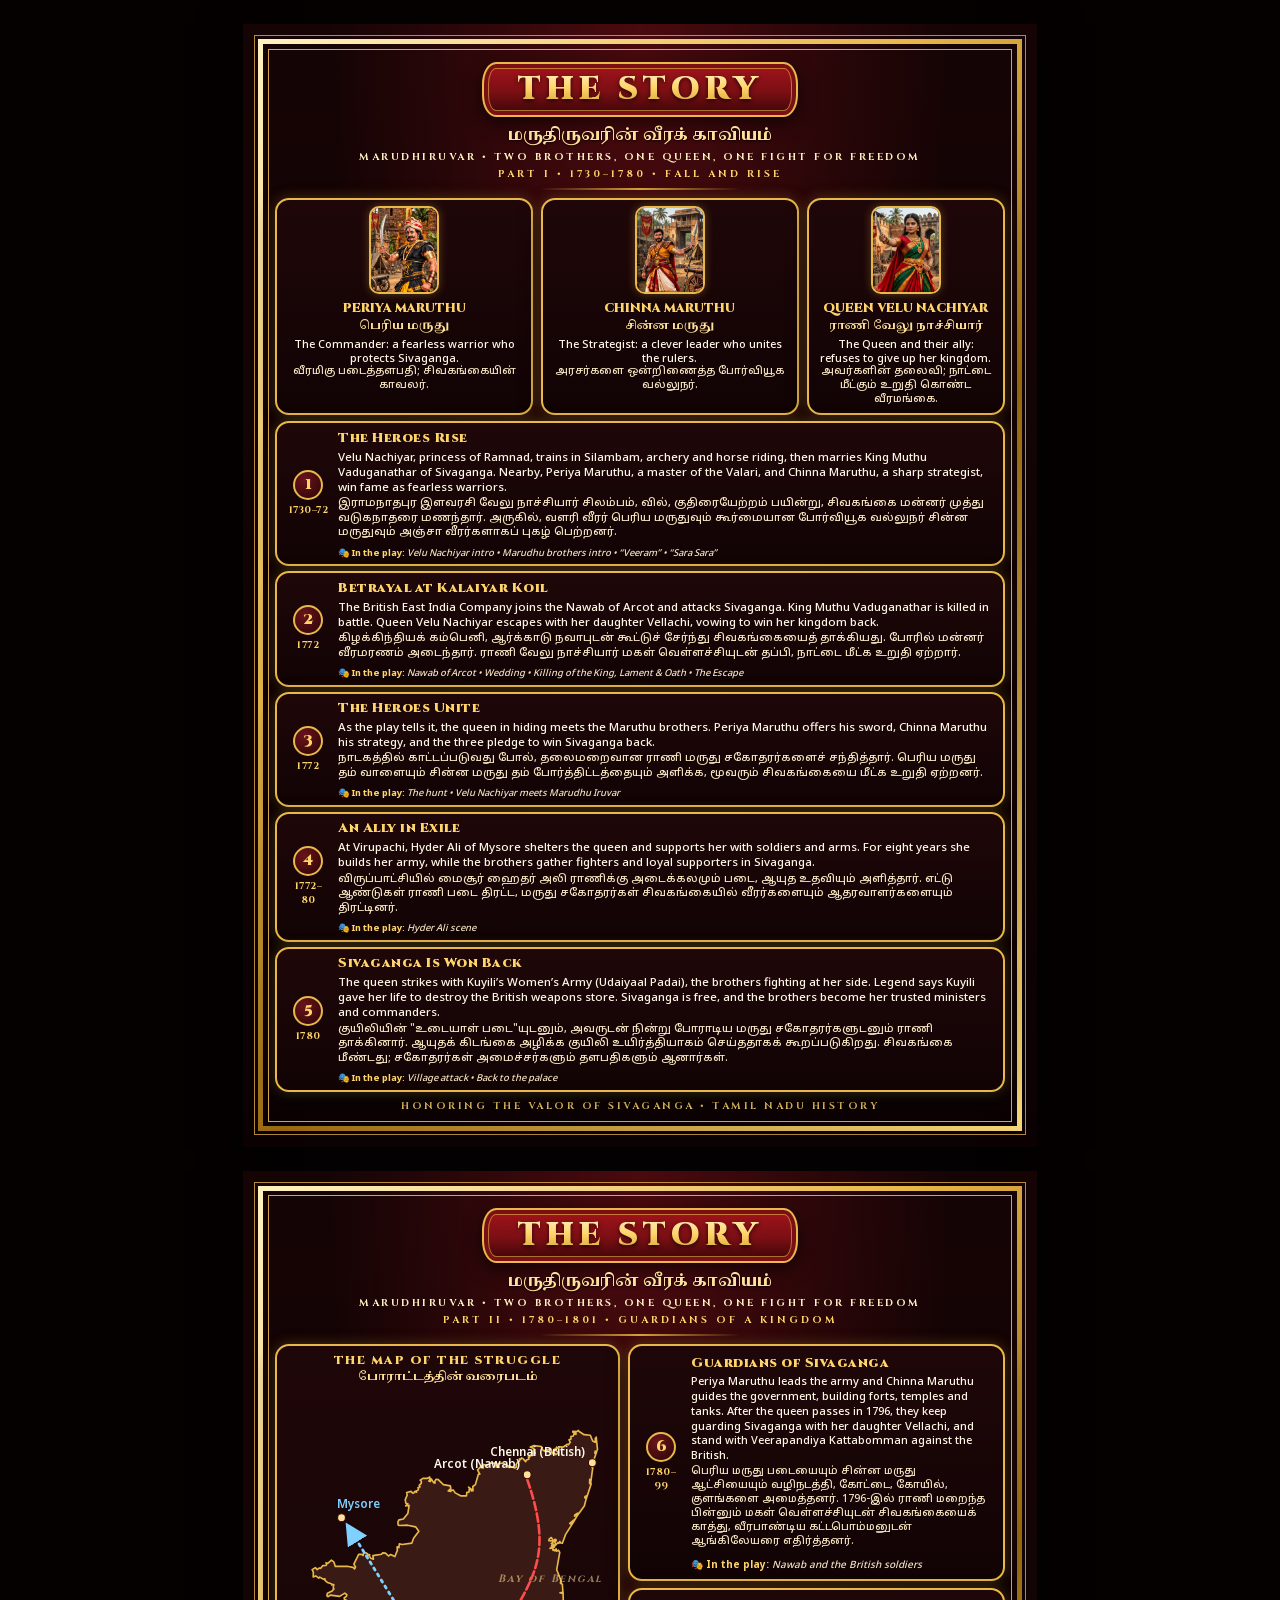
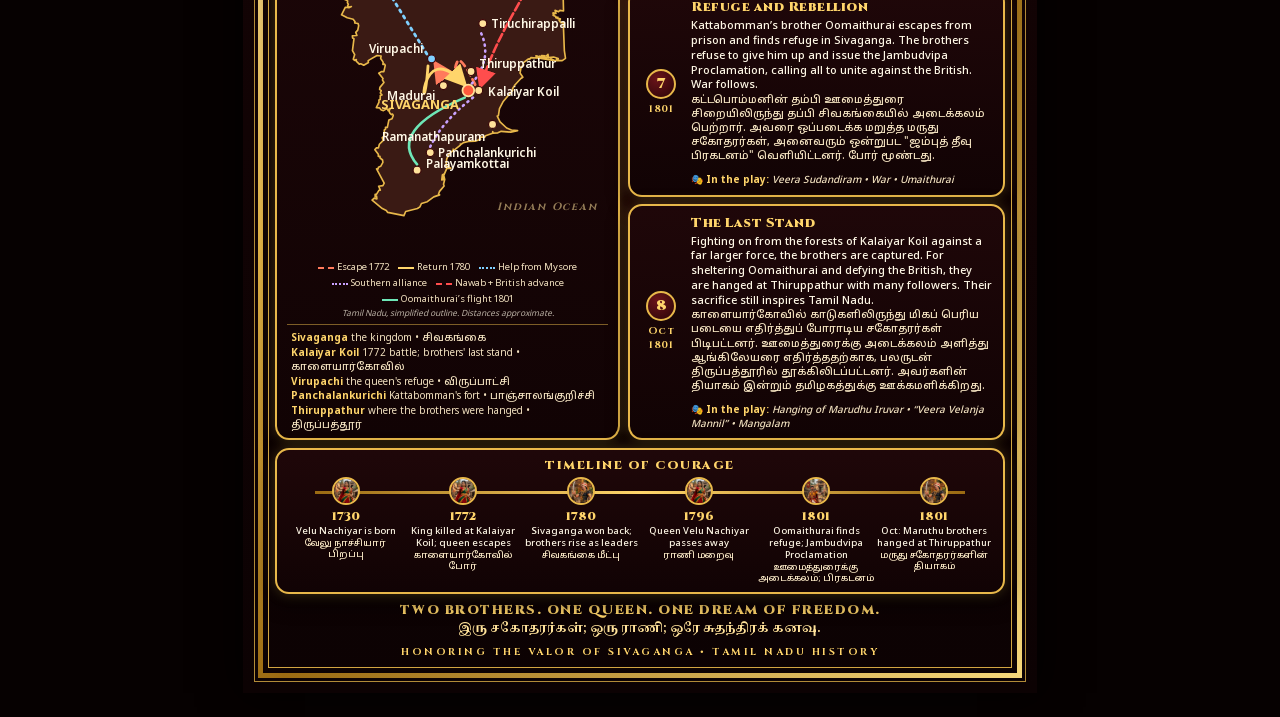
==== commit ca7d3a38: "Refocus on the Marudhiruvar: headline, hero order/size, closing line, brother-led sections" ====
--- a/play-guide.html
+++ b/play-guide.html
@@ -152,6 +152,7 @@
     .parchment .tl-node b { background: radial-gradient(circle at 35% 30%, #fff1bf, #c98a12); border-color: #8a2418; }
     .parchment .footer { color: #7a1e12; }
   
+    .trio .card:nth-child(1), .trio .card:nth-child(2) { flex: 1.2; } .trio .card:nth-child(3) { flex: 0.9; }
     body { flex-direction: column; justify-content: flex-start; align-items: center; gap: 24px; }
     @media print { body { gap: 0; } .poster-container { break-after: page; page-break-after: always; } .poster-container:last-child { break-after: auto; page-break-after: auto; } }
     .part { font-family: 'Cinzel', serif; font-size: 10px; letter-spacing: 3px; color: #ffd56b; margin-top: 3px; }
@@ -220,19 +221,19 @@
 <body>
 <div class="poster-container p1">
  <div class="header"><div class="title-banner"><div class="title-main">THE STORY</div></div>
- <div class="title-sub-ta">மூவரின் வீரக் காவியம்</div><div class="title-sub-en">THREE HEROES • ONE FIGHT FOR FREEDOM</div><div class="part">PART I • 1730–1780 • FALL AND RISE</div><div class="divider"></div></div>
+ <div class="title-sub-ta">மருதிருவரின் வீரக் காவியம்</div><div class="title-sub-en">MARUDHIRUVAR • TWO BROTHERS, ONE QUEEN, ONE FIGHT FOR FREEDOM</div><div class="part">PART I • 1730–1780 • FALL AND RISE</div><div class="divider"></div></div>
  <div class="trio">
   <div class="card"><div class="pic"><img src="assets/images/periya_maruthu.jpeg" alt="PERIYA MARUTHU" style=""></div><div class="nm">PERIYA MARUTHU</div><div class="nt">பெரிய மருது</div><div class="rl">The Commander: a fearless warrior who protects Sivaganga.</div><div class="rt">வீரமிகு படைத்தளபதி; சிவகங்கையின் காவலர்.</div></div>
-  <div class="card"><div class="pic"><img src="assets/images/velu_nachiyar.jpeg" alt="QUEEN VELU NACHIYAR" style="object-position:25% top"></div><div class="nm">QUEEN VELU NACHIYAR</div><div class="nt">ராணி வேலு நாச்சியார்</div><div class="rl">The Queen: a fighter who refuses to give up her kingdom.</div><div class="rt">நாட்டை மீட்கும் உறுதி கொண்ட வீரமங்கை.</div></div>
   <div class="card"><div class="pic"><img src="assets/images/chinna_maruthu.jpeg" alt="CHINNA MARUTHU" style=""></div><div class="nm">CHINNA MARUTHU</div><div class="nt">சின்ன மருது</div><div class="rl">The Strategist: a clever leader who unites the rulers.</div><div class="rt">அரசர்களை ஒன்றிணைத்த போர்வியூக வல்லுநர்.</div></div>
+  <div class="card"><div class="pic"><img src="assets/images/velu_nachiyar.jpeg" alt="QUEEN VELU NACHIYAR" style="object-position:25% top"></div><div class="nm">QUEEN VELU NACHIYAR</div><div class="nt">ராணி வேலு நாச்சியார்</div><div class="rl">The Queen and their ally: refuses to give up her kingdom.</div><div class="rt">அவர்களின் தலைவி; நாட்டை மீட்கும் உறுதி கொண்ட வீரமங்கை.</div></div>
  </div>
  <div class="col">
  <div class="card chapter"><div class="medal"><div class="num">1</div><div class="yr">1730–72</div></div>
- <div class="ch-body"><div class="ch-title">Three Heroes Rise</div><div class="ch-en">Velu Nachiyar, princess of Ramnad, trains in Silambam, archery and horse riding, then marries King Muthu Vaduganathar of Sivaganga. Nearby, Periya Maruthu, a master of the Valari, and Chinna Maruthu, a sharp strategist, win fame as fearless warriors.</div><div class="ch-ta">இராமநாதபுர இளவரசி வேலு நாச்சியார் சிலம்பம், வில், குதிரையேற்றம் பயின்று, சிவகங்கை மன்னர் முத்து வடுகநாதரை மணந்தார். அருகில், வளரி வீரர் பெரிய மருதுவும் கூர்மையான போர்வியூக வல்லுநர் சின்ன மருதுவும் அஞ்சா வீரர்களாகப் புகழ் பெற்றனர்.</div><div class="tags"></div><div class="play">🎭 In the play: <span>Velu Nachiyar intro • Marudhu brothers intro • “Veeram” • “Sara Sara”</span></div></div><img class="scene" src="assets/scenes/ch1.jpg" alt="" onerror="this.remove()"></div>
+ <div class="ch-body"><div class="ch-title">The Heroes Rise</div><div class="ch-en">Velu Nachiyar, princess of Ramnad, trains in Silambam, archery and horse riding, then marries King Muthu Vaduganathar of Sivaganga. Nearby, Periya Maruthu, a master of the Valari, and Chinna Maruthu, a sharp strategist, win fame as fearless warriors.</div><div class="ch-ta">இராமநாதபுர இளவரசி வேலு நாச்சியார் சிலம்பம், வில், குதிரையேற்றம் பயின்று, சிவகங்கை மன்னர் முத்து வடுகநாதரை மணந்தார். அருகில், வளரி வீரர் பெரிய மருதுவும் கூர்மையான போர்வியூக வல்லுநர் சின்ன மருதுவும் அஞ்சா வீரர்களாகப் புகழ் பெற்றனர்.</div><div class="tags"></div><div class="play">🎭 In the play: <span>Velu Nachiyar intro • Marudhu brothers intro • “Veeram” • “Sara Sara”</span></div></div><img class="scene" src="assets/scenes/ch1.jpg" alt="" onerror="this.remove()"></div>
  <div class="card chapter"><div class="medal"><div class="num">2</div><div class="yr">1772</div></div>
  <div class="ch-body"><div class="ch-title">Betrayal at Kalaiyar Koil</div><div class="ch-en">The British East India Company joins the Nawab of Arcot and attacks Sivaganga. King Muthu Vaduganathar is killed in battle. Queen Velu Nachiyar escapes with her daughter Vellachi, vowing to win her kingdom back.</div><div class="ch-ta">கிழக்கிந்தியக் கம்பெனி, ஆர்க்காடு நவாபுடன் கூட்டுச் சேர்ந்து சிவகங்கையைத் தாக்கியது. போரில் மன்னர் வீரமரணம் அடைந்தார். ராணி வேலு நாச்சியார் மகள் வெள்ளச்சியுடன் தப்பி, நாட்டை மீட்க உறுதி ஏற்றார்.</div><div class="tags"></div><div class="play">🎭 In the play: <span>Nawab of Arcot • Wedding • Killing of the King, Lament & Oath • The Escape</span></div></div><img class="scene" src="assets/scenes/ch2.jpg" alt="" onerror="this.remove()"></div>
  <div class="card chapter"><div class="medal"><div class="num">3</div><div class="yr">1772</div></div>
- <div class="ch-body"><div class="ch-title">Three Heroes Unite</div><div class="ch-en">As the play tells it, the queen in hiding meets the Maruthu brothers. Periya Maruthu offers his sword, Chinna Maruthu his strategy, and the three pledge to win Sivaganga back.</div><div class="ch-ta">நாடகத்தில் காட்டப்படுவது போல், தலைமறைவான ராணி மருது சகோதரர்களைச் சந்தித்தார். பெரிய மருது தம் வாளையும் சின்ன மருது தம் போர்த்திட்டத்தையும் அளிக்க, மூவரும் சிவகங்கையை மீட்க உறுதி ஏற்றனர்.</div><div class="tags"></div><div class="play">🎭 In the play: <span>The hunt • Velu Nachiyar meets Marudhu Iruvar</span></div></div><img class="scene" src="assets/scenes/ch3.jpg" alt="" onerror="this.remove()"></div>
+ <div class="ch-body"><div class="ch-title">The Heroes Unite</div><div class="ch-en">As the play tells it, the queen in hiding meets the Maruthu brothers. Periya Maruthu offers his sword, Chinna Maruthu his strategy, and the three pledge to win Sivaganga back.</div><div class="ch-ta">நாடகத்தில் காட்டப்படுவது போல், தலைமறைவான ராணி மருது சகோதரர்களைச் சந்தித்தார். பெரிய மருது தம் வாளையும் சின்ன மருது தம் போர்த்திட்டத்தையும் அளிக்க, மூவரும் சிவகங்கையை மீட்க உறுதி ஏற்றனர்.</div><div class="tags"></div><div class="play">🎭 In the play: <span>The hunt • Velu Nachiyar meets Marudhu Iruvar</span></div></div><img class="scene" src="assets/scenes/ch3.jpg" alt="" onerror="this.remove()"></div>
  <div class="card chapter"><div class="medal"><div class="num">4</div><div class="yr">1772–80</div></div>
  <div class="ch-body"><div class="ch-title">An Ally in Exile</div><div class="ch-en">At Virupachi, Hyder Ali of Mysore shelters the queen and supports her with soldiers and arms. For eight years she builds her army, while the brothers gather fighters and loyal supporters in Sivaganga.</div><div class="ch-ta">விருப்பாட்சியில் மைசூர் ஹைதர் அலி ராணிக்கு அடைக்கலமும் படை, ஆயுத உதவியும் அளித்தார். எட்டு ஆண்டுகள் ராணி படை திரட்ட, மருது சகோதரர்கள் சிவகங்கையில் வீரர்களையும் ஆதரவாளர்களையும் திரட்டினர்.</div><div class="tags"></div><div class="play">🎭 In the play: <span>Hyder Ali scene</span></div></div><img class="scene" src="assets/scenes/ch4.jpg" alt="" onerror="this.remove()"></div>
  <div class="card chapter"><div class="medal"><div class="num">5</div><div class="yr">1780</div></div>
@@ -242,7 +243,7 @@
 </div>
 <div class="poster-container">
  <div class="header"><div class="title-banner"><div class="title-main">THE STORY</div></div>
- <div class="title-sub-ta">மூவரின் வீரக் காவியம்</div><div class="title-sub-en">THREE HEROES • ONE FIGHT FOR FREEDOM</div><div class="part">PART II • 1780–1801 • GUARDIANS OF A KINGDOM</div><div class="divider"></div></div>
+ <div class="title-sub-ta">மருதிருவரின் வீரக் காவியம்</div><div class="title-sub-en">MARUDHIRUVAR • TWO BROTHERS, ONE QUEEN, ONE FIGHT FOR FREEDOM</div><div class="part">PART II • 1780–1801 • GUARDIANS OF A KINGDOM</div><div class="divider"></div></div>
  <div class="row2">
   <div class="card mapcard"><div class="card-title">THE MAP OF THE STRUGGLE</div><div class="card-title-ta">போராட்டத்தின் வரைபடம்</div>
    <svg viewBox="-14 0 273 348" xmlns="http://www.w3.org/2000/svg" class="map">
@@ -300,7 +301,7 @@
    <div class="tl-node"><div class="av"><img src="assets/images/chinna_maruthu.jpeg" alt="" style=""></div><div class="y">1801</div><div class="e">Oomaithurai finds refuge; Jambudvipa Proclamation</div><div class="t">ஊமைத்துரைக்கு அடைக்கலம்; பிரகடனம்</div></div>
    <div class="tl-node"><div class="av"><img src="assets/images/periya_maruthu.jpeg" alt="" style=""></div><div class="y">1801</div><div class="e">Oct: Maruthu brothers hanged at Thiruppathur</div><div class="t">மருது சகோதரர்களின் தியாகம்</div></div>
   </div></div>
- <div class="closing"><div class="c-en">THREE HEROES. ONE DREAM OF FREEDOM.</div><div class="c-ta">மூன்று வீரர்கள்; ஒரே சுதந்திரக் கனவு.</div></div>
+ <div class="closing"><div class="c-en">TWO BROTHERS. ONE QUEEN. ONE DREAM OF FREEDOM.</div><div class="c-ta">இரு சகோதரர்கள்; ஒரு ராணி; ஒரே சுதந்திரக் கனவு.</div></div>
  <div class="footer">HONORING THE VALOR OF SIVAGANGA • TAMIL NADU HISTORY</div>
 </div>
 <script>if (new URLSearchParams(location.search).get('theme') === 'parchment') document.body.classList.add('parchment');</script>
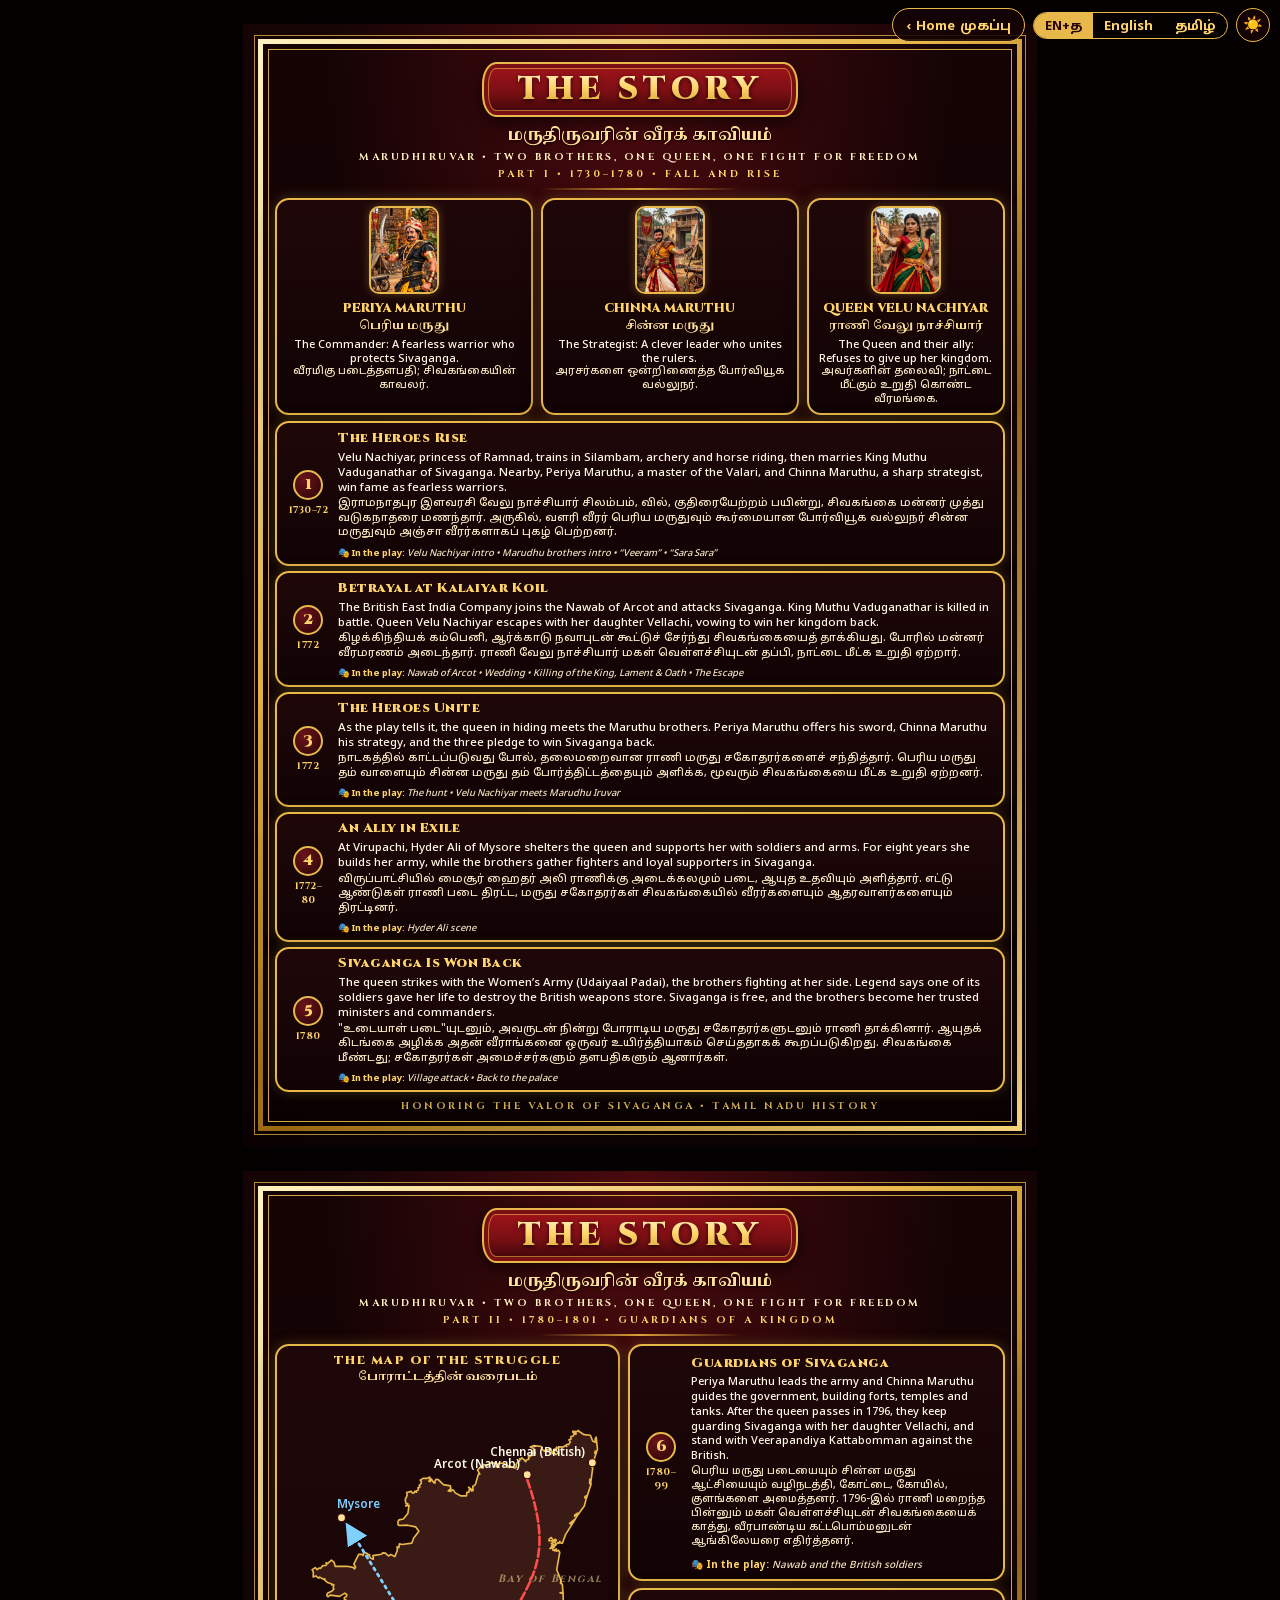
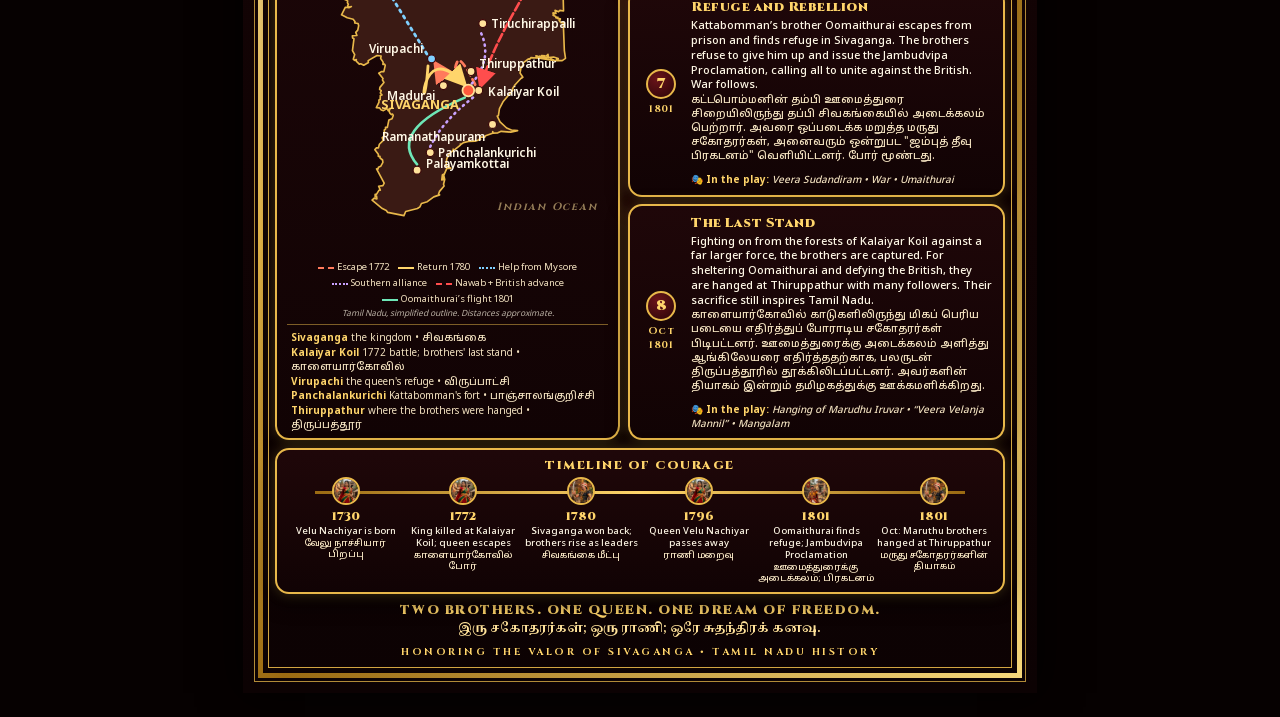
==== commit bd7d00c0: "Capitalize hero captions; remove Kuyili references (pages only; PDFs not re-exported)" ====
--- a/play-guide.html
+++ b/play-guide.html
@@ -216,36 +216,37 @@
       .parchment .medal, .parchment .tl-node b { box-shadow: none !important; }
     }
 </style>
+<link rel="stylesheet" href="assets/lang.css">
 <link rel="stylesheet" href="assets/mobile.css" media="screen and (max-width: 820px)">
 </head>
 <body>
 <div class="poster-container p1">
- <div class="header"><div class="title-banner"><div class="title-main">THE STORY</div></div>
- <div class="title-sub-ta">மருதிருவரின் வீரக் காவியம்</div><div class="title-sub-en">MARUDHIRUVAR • TWO BROTHERS, ONE QUEEN, ONE FIGHT FOR FREEDOM</div><div class="part">PART I • 1730–1780 • FALL AND RISE</div><div class="divider"></div></div>
+ <div class="header"><div class="title-banner"><div class="title-main"><span class="l-en">THE STORY</span><span class="l-tl">கதை</span></div></div>
+ <div class="title-sub-ta l-ta">மருதிருவரின் வீரக் காவியம்</div><div class="title-sub-en l-en">MARUDHIRUVAR • TWO BROTHERS, ONE QUEEN, ONE FIGHT FOR FREEDOM</div><div class="part"><span class="l-en">PART I • 1730–1780 • FALL AND RISE</span><span class="l-tl">பகுதி I • 1730–1780 • வீழ்ச்சியும் எழுச்சியும்</span></div><div class="divider"></div></div>
  <div class="trio">
-  <div class="card"><div class="pic"><img src="assets/images/periya_maruthu.jpeg" alt="PERIYA MARUTHU" style=""></div><div class="nm">PERIYA MARUTHU</div><div class="nt">பெரிய மருது</div><div class="rl">The Commander: a fearless warrior who protects Sivaganga.</div><div class="rt">வீரமிகு படைத்தளபதி; சிவகங்கையின் காவலர்.</div></div>
-  <div class="card"><div class="pic"><img src="assets/images/chinna_maruthu.jpeg" alt="CHINNA MARUTHU" style=""></div><div class="nm">CHINNA MARUTHU</div><div class="nt">சின்ன மருது</div><div class="rl">The Strategist: a clever leader who unites the rulers.</div><div class="rt">அரசர்களை ஒன்றிணைத்த போர்வியூக வல்லுநர்.</div></div>
-  <div class="card"><div class="pic"><img src="assets/images/velu_nachiyar.jpeg" alt="QUEEN VELU NACHIYAR" style="object-position:25% top"></div><div class="nm">QUEEN VELU NACHIYAR</div><div class="nt">ராணி வேலு நாச்சியார்</div><div class="rl">The Queen and their ally: refuses to give up her kingdom.</div><div class="rt">அவர்களின் தலைவி; நாட்டை மீட்கும் உறுதி கொண்ட வீரமங்கை.</div></div>
+  <div class="card"><div class="pic"><img src="assets/images/periya_maruthu.jpeg" alt="PERIYA MARUTHU" style=""></div><div class="nm l-en">PERIYA MARUTHU</div><div class="nt l-ta">பெரிய மருது</div><div class="rl l-en">The Commander: A fearless warrior who protects Sivaganga.</div><div class="rt l-ta">வீரமிகு படைத்தளபதி; சிவகங்கையின் காவலர்.</div></div>
+  <div class="card"><div class="pic"><img src="assets/images/chinna_maruthu.jpeg" alt="CHINNA MARUTHU" style=""></div><div class="nm l-en">CHINNA MARUTHU</div><div class="nt l-ta">சின்ன மருது</div><div class="rl l-en">The Strategist: A clever leader who unites the rulers.</div><div class="rt l-ta">அரசர்களை ஒன்றிணைத்த போர்வியூக வல்லுநர்.</div></div>
+  <div class="card"><div class="pic"><img src="assets/images/velu_nachiyar.jpeg" alt="QUEEN VELU NACHIYAR" style="object-position:25% top"></div><div class="nm l-en">QUEEN VELU NACHIYAR</div><div class="nt l-ta">ராணி வேலு நாச்சியார்</div><div class="rl l-en">The Queen and their ally: Refuses to give up her kingdom.</div><div class="rt l-ta">அவர்களின் தலைவி; நாட்டை மீட்கும் உறுதி கொண்ட வீரமங்கை.</div></div>
  </div>
  <div class="col">
  <div class="card chapter"><div class="medal"><div class="num">1</div><div class="yr">1730–72</div></div>
- <div class="ch-body"><div class="ch-title">The Heroes Rise</div><div class="ch-en">Velu Nachiyar, princess of Ramnad, trains in Silambam, archery and horse riding, then marries King Muthu Vaduganathar of Sivaganga. Nearby, Periya Maruthu, a master of the Valari, and Chinna Maruthu, a sharp strategist, win fame as fearless warriors.</div><div class="ch-ta">இராமநாதபுர இளவரசி வேலு நாச்சியார் சிலம்பம், வில், குதிரையேற்றம் பயின்று, சிவகங்கை மன்னர் முத்து வடுகநாதரை மணந்தார். அருகில், வளரி வீரர் பெரிய மருதுவும் கூர்மையான போர்வியூக வல்லுநர் சின்ன மருதுவும் அஞ்சா வீரர்களாகப் புகழ் பெற்றனர்.</div><div class="tags"></div><div class="play">🎭 In the play: <span>Velu Nachiyar intro • Marudhu brothers intro • “Veeram” • “Sara Sara”</span></div></div><img class="scene" src="assets/scenes/ch1.jpg" alt="" onerror="this.remove()"></div>
+ <div class="ch-body"><div class="ch-title"><span class="l-en">The Heroes Rise</span><span class="l-tl">வீரர்களின் எழுச்சி</span></div><div class="ch-en l-en">Velu Nachiyar, princess of Ramnad, trains in Silambam, archery and horse riding, then marries King Muthu Vaduganathar of Sivaganga. Nearby, Periya Maruthu, a master of the Valari, and Chinna Maruthu, a sharp strategist, win fame as fearless warriors.</div><div class="ch-ta l-ta">இராமநாதபுர இளவரசி வேலு நாச்சியார் சிலம்பம், வில், குதிரையேற்றம் பயின்று, சிவகங்கை மன்னர் முத்து வடுகநாதரை மணந்தார். அருகில், வளரி வீரர் பெரிய மருதுவும் கூர்மையான போர்வியூக வல்லுநர் சின்ன மருதுவும் அஞ்சா வீரர்களாகப் புகழ் பெற்றனர்.</div><div class="tags"></div><div class="play l-en">🎭 In the play: <span>Velu Nachiyar intro • Marudhu brothers intro • “Veeram” • “Sara Sara”</span></div></div><img class="scene" src="assets/scenes/ch1.jpg" alt="" onerror="this.remove()"></div>
  <div class="card chapter"><div class="medal"><div class="num">2</div><div class="yr">1772</div></div>
- <div class="ch-body"><div class="ch-title">Betrayal at Kalaiyar Koil</div><div class="ch-en">The British East India Company joins the Nawab of Arcot and attacks Sivaganga. King Muthu Vaduganathar is killed in battle. Queen Velu Nachiyar escapes with her daughter Vellachi, vowing to win her kingdom back.</div><div class="ch-ta">கிழக்கிந்தியக் கம்பெனி, ஆர்க்காடு நவாபுடன் கூட்டுச் சேர்ந்து சிவகங்கையைத் தாக்கியது. போரில் மன்னர் வீரமரணம் அடைந்தார். ராணி வேலு நாச்சியார் மகள் வெள்ளச்சியுடன் தப்பி, நாட்டை மீட்க உறுதி ஏற்றார்.</div><div class="tags"></div><div class="play">🎭 In the play: <span>Nawab of Arcot • Wedding • Killing of the King, Lament & Oath • The Escape</span></div></div><img class="scene" src="assets/scenes/ch2.jpg" alt="" onerror="this.remove()"></div>
+ <div class="ch-body"><div class="ch-title"><span class="l-en">Betrayal at Kalaiyar Koil</span><span class="l-tl">காளையார்கோவில் துரோகம்</span></div><div class="ch-en l-en">The British East India Company joins the Nawab of Arcot and attacks Sivaganga. King Muthu Vaduganathar is killed in battle. Queen Velu Nachiyar escapes with her daughter Vellachi, vowing to win her kingdom back.</div><div class="ch-ta l-ta">கிழக்கிந்தியக் கம்பெனி, ஆர்க்காடு நவாபுடன் கூட்டுச் சேர்ந்து சிவகங்கையைத் தாக்கியது. போரில் மன்னர் வீரமரணம் அடைந்தார். ராணி வேலு நாச்சியார் மகள் வெள்ளச்சியுடன் தப்பி, நாட்டை மீட்க உறுதி ஏற்றார்.</div><div class="tags"></div><div class="play l-en">🎭 In the play: <span>Nawab of Arcot • Wedding • Killing of the King, Lament & Oath • The Escape</span></div></div><img class="scene" src="assets/scenes/ch2.jpg" alt="" onerror="this.remove()"></div>
  <div class="card chapter"><div class="medal"><div class="num">3</div><div class="yr">1772</div></div>
- <div class="ch-body"><div class="ch-title">The Heroes Unite</div><div class="ch-en">As the play tells it, the queen in hiding meets the Maruthu brothers. Periya Maruthu offers his sword, Chinna Maruthu his strategy, and the three pledge to win Sivaganga back.</div><div class="ch-ta">நாடகத்தில் காட்டப்படுவது போல், தலைமறைவான ராணி மருது சகோதரர்களைச் சந்தித்தார். பெரிய மருது தம் வாளையும் சின்ன மருது தம் போர்த்திட்டத்தையும் அளிக்க, மூவரும் சிவகங்கையை மீட்க உறுதி ஏற்றனர்.</div><div class="tags"></div><div class="play">🎭 In the play: <span>The hunt • Velu Nachiyar meets Marudhu Iruvar</span></div></div><img class="scene" src="assets/scenes/ch3.jpg" alt="" onerror="this.remove()"></div>
+ <div class="ch-body"><div class="ch-title"><span class="l-en">The Heroes Unite</span><span class="l-tl">வீரர்கள் இணைகின்றனர்</span></div><div class="ch-en l-en">As the play tells it, the queen in hiding meets the Maruthu brothers. Periya Maruthu offers his sword, Chinna Maruthu his strategy, and the three pledge to win Sivaganga back.</div><div class="ch-ta l-ta">நாடகத்தில் காட்டப்படுவது போல், தலைமறைவான ராணி மருது சகோதரர்களைச் சந்தித்தார். பெரிய மருது தம் வாளையும் சின்ன மருது தம் போர்த்திட்டத்தையும் அளிக்க, மூவரும் சிவகங்கையை மீட்க உறுதி ஏற்றனர்.</div><div class="tags"></div><div class="play l-en">🎭 In the play: <span>The hunt • Velu Nachiyar meets Marudhu Iruvar</span></div></div><img class="scene" src="assets/scenes/ch3.jpg" alt="" onerror="this.remove()"></div>
  <div class="card chapter"><div class="medal"><div class="num">4</div><div class="yr">1772–80</div></div>
- <div class="ch-body"><div class="ch-title">An Ally in Exile</div><div class="ch-en">At Virupachi, Hyder Ali of Mysore shelters the queen and supports her with soldiers and arms. For eight years she builds her army, while the brothers gather fighters and loyal supporters in Sivaganga.</div><div class="ch-ta">விருப்பாட்சியில் மைசூர் ஹைதர் அலி ராணிக்கு அடைக்கலமும் படை, ஆயுத உதவியும் அளித்தார். எட்டு ஆண்டுகள் ராணி படை திரட்ட, மருது சகோதரர்கள் சிவகங்கையில் வீரர்களையும் ஆதரவாளர்களையும் திரட்டினர்.</div><div class="tags"></div><div class="play">🎭 In the play: <span>Hyder Ali scene</span></div></div><img class="scene" src="assets/scenes/ch4.jpg" alt="" onerror="this.remove()"></div>
+ <div class="ch-body"><div class="ch-title"><span class="l-en">An Ally in Exile</span><span class="l-tl">தலைமறைவில் ஒரு நண்பர்</span></div><div class="ch-en l-en">At Virupachi, Hyder Ali of Mysore shelters the queen and supports her with soldiers and arms. For eight years she builds her army, while the brothers gather fighters and loyal supporters in Sivaganga.</div><div class="ch-ta l-ta">விருப்பாட்சியில் மைசூர் ஹைதர் அலி ராணிக்கு அடைக்கலமும் படை, ஆயுத உதவியும் அளித்தார். எட்டு ஆண்டுகள் ராணி படை திரட்ட, மருது சகோதரர்கள் சிவகங்கையில் வீரர்களையும் ஆதரவாளர்களையும் திரட்டினர்.</div><div class="tags"></div><div class="play l-en">🎭 In the play: <span>Hyder Ali scene</span></div></div><img class="scene" src="assets/scenes/ch4.jpg" alt="" onerror="this.remove()"></div>
  <div class="card chapter"><div class="medal"><div class="num">5</div><div class="yr">1780</div></div>
- <div class="ch-body"><div class="ch-title">Sivaganga Is Won Back</div><div class="ch-en">The queen strikes with Kuyili’s Women’s Army (Udaiyaal Padai), the brothers fighting at her side. Legend says Kuyili gave her life to destroy the British weapons store. Sivaganga is free, and the brothers become her trusted ministers and commanders.</div><div class="ch-ta">குயிலியின் "உடையாள் படை"யுடனும், அவருடன் நின்று போராடிய மருது சகோதரர்களுடனும் ராணி தாக்கினார். ஆயுதக் கிடங்கை அழிக்க குயிலி உயிர்த்தியாகம் செய்ததாகக் கூறப்படுகிறது. சிவகங்கை மீண்டது; சகோதரர்கள் அமைச்சர்களும் தளபதிகளும் ஆனார்கள்.</div><div class="tags"></div><div class="play">🎭 In the play: <span>Village attack • Back to the palace</span></div></div><img class="scene" src="assets/scenes/ch5.jpg" alt="" onerror="this.remove()"></div>
+ <div class="ch-body"><div class="ch-title"><span class="l-en">Sivaganga Is Won Back</span><span class="l-tl">சிவகங்கை மீட்கப்பட்டது</span></div><div class="ch-en l-en">The queen strikes with the Women’s Army (Udaiyaal Padai), the brothers fighting at her side. Legend says one of its soldiers gave her life to destroy the British weapons store. Sivaganga is free, and the brothers become her trusted ministers and commanders.</div><div class="ch-ta l-ta">"உடையாள் படை"யுடனும், அவருடன் நின்று போராடிய மருது சகோதரர்களுடனும் ராணி தாக்கினார். ஆயுதக் கிடங்கை அழிக்க அதன் வீராங்கனை ஒருவர் உயிர்த்தியாகம் செய்ததாகக் கூறப்படுகிறது. சிவகங்கை மீண்டது; சகோதரர்கள் அமைச்சர்களும் தளபதிகளும் ஆனார்கள்.</div><div class="tags"></div><div class="play l-en">🎭 In the play: <span>Village attack • Back to the palace</span></div></div><img class="scene" src="assets/scenes/ch5.jpg" alt="" onerror="this.remove()"></div>
  </div>
- <div class="footer">HONORING THE VALOR OF SIVAGANGA • TAMIL NADU HISTORY</div>
+ <div class="footer"><span class="l-en">HONORING THE VALOR OF SIVAGANGA • TAMIL NADU HISTORY</span><span class="l-tl">சிவகங்கையின் வீரத்தைப் போற்றுவோம் • தமிழக வரலாறு</span></div>
 </div>
 <div class="poster-container">
- <div class="header"><div class="title-banner"><div class="title-main">THE STORY</div></div>
- <div class="title-sub-ta">மருதிருவரின் வீரக் காவியம்</div><div class="title-sub-en">MARUDHIRUVAR • TWO BROTHERS, ONE QUEEN, ONE FIGHT FOR FREEDOM</div><div class="part">PART II • 1780–1801 • GUARDIANS OF A KINGDOM</div><div class="divider"></div></div>
+ <div class="header"><div class="title-banner"><div class="title-main"><span class="l-en">THE STORY</span><span class="l-tl">கதை</span></div></div>
+ <div class="title-sub-ta l-ta">மருதிருவரின் வீரக் காவியம்</div><div class="title-sub-en l-en">MARUDHIRUVAR • TWO BROTHERS, ONE QUEEN, ONE FIGHT FOR FREEDOM</div><div class="part"><span class="l-en">PART II • 1780–1801 • GUARDIANS OF A KINGDOM</span><span class="l-tl">பகுதி II • 1780–1801 • அரசின் காவலர்கள்</span></div><div class="divider"></div></div>
  <div class="row2">
-  <div class="card mapcard"><div class="card-title">THE MAP OF THE STRUGGLE</div><div class="card-title-ta">போராட்டத்தின் வரைபடம்</div>
+  <div class="card mapcard"><div class="card-title l-en">THE MAP OF THE STRUGGLE</div><div class="card-title-ta l-ta">போராட்டத்தின் வரைபடம்</div><div class="card-title l-tl">போராட்டத்தின் வரைபடம்</div>
    <svg viewBox="-14 0 273 348" xmlns="http://www.w3.org/2000/svg" class="map">
  <defs><marker id="a1" markerWidth="8" markerHeight="8" refX="6" refY="4" orient="auto"><path d="M0,0 L8,4 L0,8 z" class="arrfill"/></marker>
  <marker id="a2" markerWidth="8" markerHeight="8" refX="6" refY="4" orient="auto"><path d="M0,0 L8,4 L0,8 z" class="arrfill2"/></marker>
@@ -285,24 +286,24 @@
    </div></div>
   <div class="col">
    <div class="card chapter"><div class="medal"><div class="num">6</div><div class="yr">1780–99</div></div>
- <div class="ch-body"><div class="ch-title">Guardians of Sivaganga</div><div class="ch-en">Periya Maruthu leads the army and Chinna Maruthu guides the government, building forts, temples and tanks. After the queen passes in 1796, they keep guarding Sivaganga with her daughter Vellachi, and stand with Veerapandiya Kattabomman against the British.</div><div class="ch-ta">பெரிய மருது படையையும் சின்ன மருது ஆட்சியையும் வழிநடத்தி, கோட்டை, கோயில், குளங்களை அமைத்தனர். 1796-இல் ராணி மறைந்த பின்னும் மகள் வெள்ளச்சியுடன் சிவகங்கையைக் காத்து, வீரபாண்டிய கட்டபொம்மனுடன் ஆங்கிலேயரை எதிர்த்தனர்.</div><div class="tags"></div><div class="play">🎭 In the play: <span>Nawab and the British soldiers</span></div></div><img class="scene" src="assets/scenes/ch6.jpg" alt="" onerror="this.remove()"></div>
+ <div class="ch-body"><div class="ch-title"><span class="l-en">Guardians of Sivaganga</span><span class="l-tl">சிவகங்கையின் காவலர்கள்</span></div><div class="ch-en l-en">Periya Maruthu leads the army and Chinna Maruthu guides the government, building forts, temples and tanks. After the queen passes in 1796, they keep guarding Sivaganga with her daughter Vellachi, and stand with Veerapandiya Kattabomman against the British.</div><div class="ch-ta l-ta">பெரிய மருது படையையும் சின்ன மருது ஆட்சியையும் வழிநடத்தி, கோட்டை, கோயில், குளங்களை அமைத்தனர். 1796-இல் ராணி மறைந்த பின்னும் மகள் வெள்ளச்சியுடன் சிவகங்கையைக் காத்து, வீரபாண்டிய கட்டபொம்மனுடன் ஆங்கிலேயரை எதிர்த்தனர்.</div><div class="tags"></div><div class="play l-en">🎭 In the play: <span>Nawab and the British soldiers</span></div></div><img class="scene" src="assets/scenes/ch6.jpg" alt="" onerror="this.remove()"></div>
    <div class="card chapter"><div class="medal"><div class="num">7</div><div class="yr">1801</div></div>
- <div class="ch-body"><div class="ch-title">Refuge and Rebellion</div><div class="ch-en">Kattabomman’s brother Oomaithurai escapes from prison and finds refuge in Sivaganga. The brothers refuse to give him up and issue the Jambudvipa Proclamation, calling all to unite against the British. War follows.</div><div class="ch-ta">கட்டபொம்மனின் தம்பி ஊமைத்துரை சிறையிலிருந்து தப்பி சிவகங்கையில் அடைக்கலம் பெற்றார். அவரை ஒப்படைக்க மறுத்த மருது சகோதரர்கள், அனைவரும் ஒன்றுபட "ஜம்புத் தீவு பிரகடனம்" வெளியிட்டனர். போர் மூண்டது.</div><div class="tags"></div><div class="play">🎭 In the play: <span>Veera Sudandiram • War • Umaithurai</span></div></div><img class="scene" src="assets/scenes/ch7.jpg" alt="" onerror="this.remove()"></div>
+ <div class="ch-body"><div class="ch-title"><span class="l-en">Refuge and Rebellion</span><span class="l-tl">அடைக்கலமும் கிளர்ச்சியும்</span></div><div class="ch-en l-en">Kattabomman’s brother Oomaithurai escapes from prison and finds refuge in Sivaganga. The brothers refuse to give him up and issue the Jambudvipa Proclamation, calling all to unite against the British. War follows.</div><div class="ch-ta l-ta">கட்டபொம்மனின் தம்பி ஊமைத்துரை சிறையிலிருந்து தப்பி சிவகங்கையில் அடைக்கலம் பெற்றார். அவரை ஒப்படைக்க மறுத்த மருது சகோதரர்கள், அனைவரும் ஒன்றுபட "ஜம்புத் தீவு பிரகடனம்" வெளியிட்டனர். போர் மூண்டது.</div><div class="tags"></div><div class="play l-en">🎭 In the play: <span>Veera Sudandiram • War • Umaithurai</span></div></div><img class="scene" src="assets/scenes/ch7.jpg" alt="" onerror="this.remove()"></div>
    <div class="card chapter"><div class="medal"><div class="num">8</div><div class="yr">Oct 1801</div></div>
- <div class="ch-body"><div class="ch-title">The Last Stand</div><div class="ch-en">Fighting on from the forests of Kalaiyar Koil against a far larger force, the brothers are captured. For sheltering Oomaithurai and defying the British, they are hanged at Thiruppathur with many followers. Their sacrifice still inspires Tamil Nadu.</div><div class="ch-ta">காளையார்கோவில் காடுகளிலிருந்து மிகப் பெரிய படையை எதிர்த்துப் போராடிய சகோதரர்கள் பிடிபட்டனர். ஊமைத்துரைக்கு அடைக்கலம் அளித்து ஆங்கிலேயரை எதிர்த்ததற்காக, பலருடன் திருப்பத்தூரில் தூக்கிலிடப்பட்டனர். அவர்களின் தியாகம் இன்றும் தமிழகத்துக்கு ஊக்கமளிக்கிறது.</div><div class="tags"></div><div class="play">🎭 In the play: <span>Hanging of Marudhu Iruvar • “Veera Velanja Mannil” • Mangalam</span></div></div><img class="scene" src="assets/scenes/ch8.jpg" alt="" onerror="this.remove()"></div>
+ <div class="ch-body"><div class="ch-title"><span class="l-en">The Last Stand</span><span class="l-tl">இறுதிப் போர்</span></div><div class="ch-en l-en">Fighting on from the forests of Kalaiyar Koil against a far larger force, the brothers are captured. For sheltering Oomaithurai and defying the British, they are hanged at Thiruppathur with many followers. Their sacrifice still inspires Tamil Nadu.</div><div class="ch-ta l-ta">காளையார்கோவில் காடுகளிலிருந்து மிகப் பெரிய படையை எதிர்த்துப் போராடிய சகோதரர்கள் பிடிபட்டனர். ஊமைத்துரைக்கு அடைக்கலம் அளித்து ஆங்கிலேயரை எதிர்த்ததற்காக, பலருடன் திருப்பத்தூரில் தூக்கிலிடப்பட்டனர். அவர்களின் தியாகம் இன்றும் தமிழகத்துக்கு ஊக்கமளிக்கிறது.</div><div class="tags"></div><div class="play l-en">🎭 In the play: <span>Hanging of Marudhu Iruvar • “Veera Velanja Mannil” • Mangalam</span></div></div><img class="scene" src="assets/scenes/ch8.jpg" alt="" onerror="this.remove()"></div>
   </div>
  </div>
- <div class="card timeline"><div class="card-title">TIMELINE OF COURAGE</div>
+ <div class="card timeline"><div class="card-title"><span class="l-en">TIMELINE OF COURAGE</span><span class="l-tl">வீரத்தின் காலவரிசை</span></div>
   <div class="tl">
-   <div class="tl-node"><div class="av"><img src="assets/images/velu_nachiyar.jpeg" alt="" style="object-position:25% top"></div><div class="y">1730</div><div class="e">Velu Nachiyar is born</div><div class="t">வேலு நாச்சியார் பிறப்பு</div></div>
-   <div class="tl-node"><div class="av"><img src="assets/images/velu_nachiyar.jpeg" alt="" style="object-position:25% top"></div><div class="y">1772</div><div class="e">King killed at Kalaiyar Koil; queen escapes</div><div class="t">காளையார்கோவில் போர்</div></div>
-   <div class="tl-node"><div class="av"><img src="assets/images/periya_maruthu.jpeg" alt="" style=""></div><div class="y">1780</div><div class="e">Sivaganga won back; brothers rise as leaders</div><div class="t">சிவகங்கை மீட்பு</div></div>
-   <div class="tl-node"><div class="av"><img src="assets/images/velu_nachiyar.jpeg" alt="" style="object-position:25% top"></div><div class="y">1796</div><div class="e">Queen Velu Nachiyar passes away</div><div class="t">ராணி மறைவு</div></div>
-   <div class="tl-node"><div class="av"><img src="assets/images/chinna_maruthu.jpeg" alt="" style=""></div><div class="y">1801</div><div class="e">Oomaithurai finds refuge; Jambudvipa Proclamation</div><div class="t">ஊமைத்துரைக்கு அடைக்கலம்; பிரகடனம்</div></div>
-   <div class="tl-node"><div class="av"><img src="assets/images/periya_maruthu.jpeg" alt="" style=""></div><div class="y">1801</div><div class="e">Oct: Maruthu brothers hanged at Thiruppathur</div><div class="t">மருது சகோதரர்களின் தியாகம்</div></div>
+   <div class="tl-node"><div class="av"><img src="assets/images/velu_nachiyar.jpeg" alt="" style="object-position:25% top"></div><div class="y">1730</div><div class="e l-en">Velu Nachiyar is born</div><div class="t l-ta">வேலு நாச்சியார் பிறப்பு</div></div>
+   <div class="tl-node"><div class="av"><img src="assets/images/velu_nachiyar.jpeg" alt="" style="object-position:25% top"></div><div class="y">1772</div><div class="e l-en">King killed at Kalaiyar Koil; queen escapes</div><div class="t l-ta">காளையார்கோவில் போர்</div></div>
+   <div class="tl-node"><div class="av"><img src="assets/images/periya_maruthu.jpeg" alt="" style=""></div><div class="y">1780</div><div class="e l-en">Sivaganga won back; brothers rise as leaders</div><div class="t l-ta">சிவகங்கை மீட்பு</div></div>
+   <div class="tl-node"><div class="av"><img src="assets/images/velu_nachiyar.jpeg" alt="" style="object-position:25% top"></div><div class="y">1796</div><div class="e l-en">Queen Velu Nachiyar passes away</div><div class="t l-ta">ராணி மறைவு</div></div>
+   <div class="tl-node"><div class="av"><img src="assets/images/chinna_maruthu.jpeg" alt="" style=""></div><div class="y">1801</div><div class="e l-en">Oomaithurai finds refuge; Jambudvipa Proclamation</div><div class="t l-ta">ஊமைத்துரைக்கு அடைக்கலம்; பிரகடனம்</div></div>
+   <div class="tl-node"><div class="av"><img src="assets/images/periya_maruthu.jpeg" alt="" style=""></div><div class="y">1801</div><div class="e l-en">Oct: Maruthu brothers hanged at Thiruppathur</div><div class="t l-ta">மருது சகோதரர்களின் தியாகம்</div></div>
   </div></div>
- <div class="closing"><div class="c-en">TWO BROTHERS. ONE QUEEN. ONE DREAM OF FREEDOM.</div><div class="c-ta">இரு சகோதரர்கள்; ஒரு ராணி; ஒரே சுதந்திரக் கனவு.</div></div>
- <div class="footer">HONORING THE VALOR OF SIVAGANGA • TAMIL NADU HISTORY</div>
+ <div class="closing"><div class="c-en l-en">TWO BROTHERS. ONE QUEEN. ONE DREAM OF FREEDOM.</div><div class="c-ta l-ta">இரு சகோதரர்கள்; ஒரு ராணி; ஒரே சுதந்திரக் கனவு.</div></div>
+ <div class="footer"><span class="l-en">HONORING THE VALOR OF SIVAGANGA • TAMIL NADU HISTORY</span><span class="l-tl">சிவகங்கையின் வீரத்தைப் போற்றுவோம் • தமிழக வரலாறு</span></div>
 </div>
-<script>if (new URLSearchParams(location.search).get('theme') === 'parchment') document.body.classList.add('parchment');</script>
+<script src="assets/theme.js"></script>
 </body></html>
--- a/assets/lang.css
+++ b/assets/lang.css
@@ -0,0 +1,41 @@
+/* Language modes (set on <body> by assets/theme.js): lang-en, lang-ta, or lang-both (default).
+   .l-en  English text, hidden in Tamil mode
+   .l-ta  Tamil text, hidden in English mode
+   .l-tl  Tamil replacement for English-only text, shown only in Tamil mode */
+.l-tl { display: none; }
+body.lang-en .l-ta { display: none !important; }
+body.lang-ta .l-en { display: none !important; }
+body.lang-ta .l-tl { display: inline !important; }
+body.lang-en .l-tl { display: none !important; }
+.icon.l-tl{display:none}
+body.lang-ta .icon.l-tl{display:inline-flex !important}
+body.lang-ta .bullet-desc-ta{font-size:13px}
+body.lang-ta .lt-hide{display:none !important}
+
+/* Language + theme controls (built by theme.js) */
+.lang-sw{display:inline-flex;border:1.5px solid #e8b84a;border-radius:999px;overflow:hidden;margin-right:8px;vertical-align:middle}
+.lang-sw label{cursor:pointer;font-size:13px;font-weight:700;padding:6px 11px;color:#ffd56b;line-height:1}
+.lang-sw input{position:absolute;opacity:0;pointer-events:none}
+.lang-sw label:has(input:checked){background:#e8b84a;color:#2a0507}
+.lang-sw label:has(input:focus-visible){outline:3px solid #ffd56b;outline-offset:-3px}
+.parchment .lang-sw{border-color:#8a2418}
+.parchment .lang-sw label{color:#8a2418}
+.parchment .lang-sw label:has(input:checked){background:#8a2418;color:#fff3d6}
+.theme-btn{width:34px;height:34px;border-radius:50%;border:1.5px solid #e8b84a;background:rgba(22,4,5,.88);font-size:16px;line-height:1;cursor:pointer}
+.parchment .theme-btn{background:rgba(248,238,211,.95);border-color:#8a2418}
+.topbar{display:flex;align-items:center;justify-content:flex-end;gap:0}
+.topbar.floating{position:fixed;top:8px;right:10px;z-index:50}
+@media print{.topbar{display:none !important}}
+@media screen and (max-width:820px){
+  body:has(.topbar.floating){padding-top:54px !important}
+  .topbar.floating{position:absolute}
+}
+
+.home-btn{display:inline-flex;align-items:center;gap:5px;margin-right:8px;padding:0 13px;height:34px;border:1.5px solid #e8b84a;border-radius:999px;background:rgba(22,4,5,.88);color:#ffd56b;font-size:13px;font-weight:700;text-decoration:none;white-space:nowrap}
+.home-btn:hover{background:#e8b84a;color:#2a0507}
+.parchment .home-btn{background:rgba(248,238,211,.95);border-color:#8a2418;color:#8a2418}
+.parchment .home-btn:hover{background:#8a2418;color:#fff3d6}
+@media (max-width:420px){.home-btn{padding:0 10px}}
+
+/* QR is for printed/PDF copies; hide it on the live site */
+@media screen{.qrbar{display:none !important}}
--- a/assets/mobile.css
+++ b/assets/mobile.css
@@ -4,7 +4,9 @@
 .poster-container { width: 100% !important; height: auto !important; min-height: 0 !important; overflow: visible !important; padding: 22px 16px 20px !important; margin-bottom: 14px; box-shadow: none !important; }
 .poster-container::before { inset: 6px !important; }
 .poster-container::after { inset: 10px !important; }
-.title-main { font-size: 28px !important; letter-spacing: 3px !important; }
+.title-main { font-size: clamp(20px, 7.5vw, 30px) !important; letter-spacing: 0.1em !important; }
+.title-banner { padding: 5px 18px !important; max-width: 100%; }
+.title-sub-ta { font-size: clamp(14px, 4.4vw, 16px) !important; }
 .title-sub-ta { font-size: 16px !important; }
 .title-sub-en, .part { font-size: 10px !important; letter-spacing: 1.5px !important; }
 
